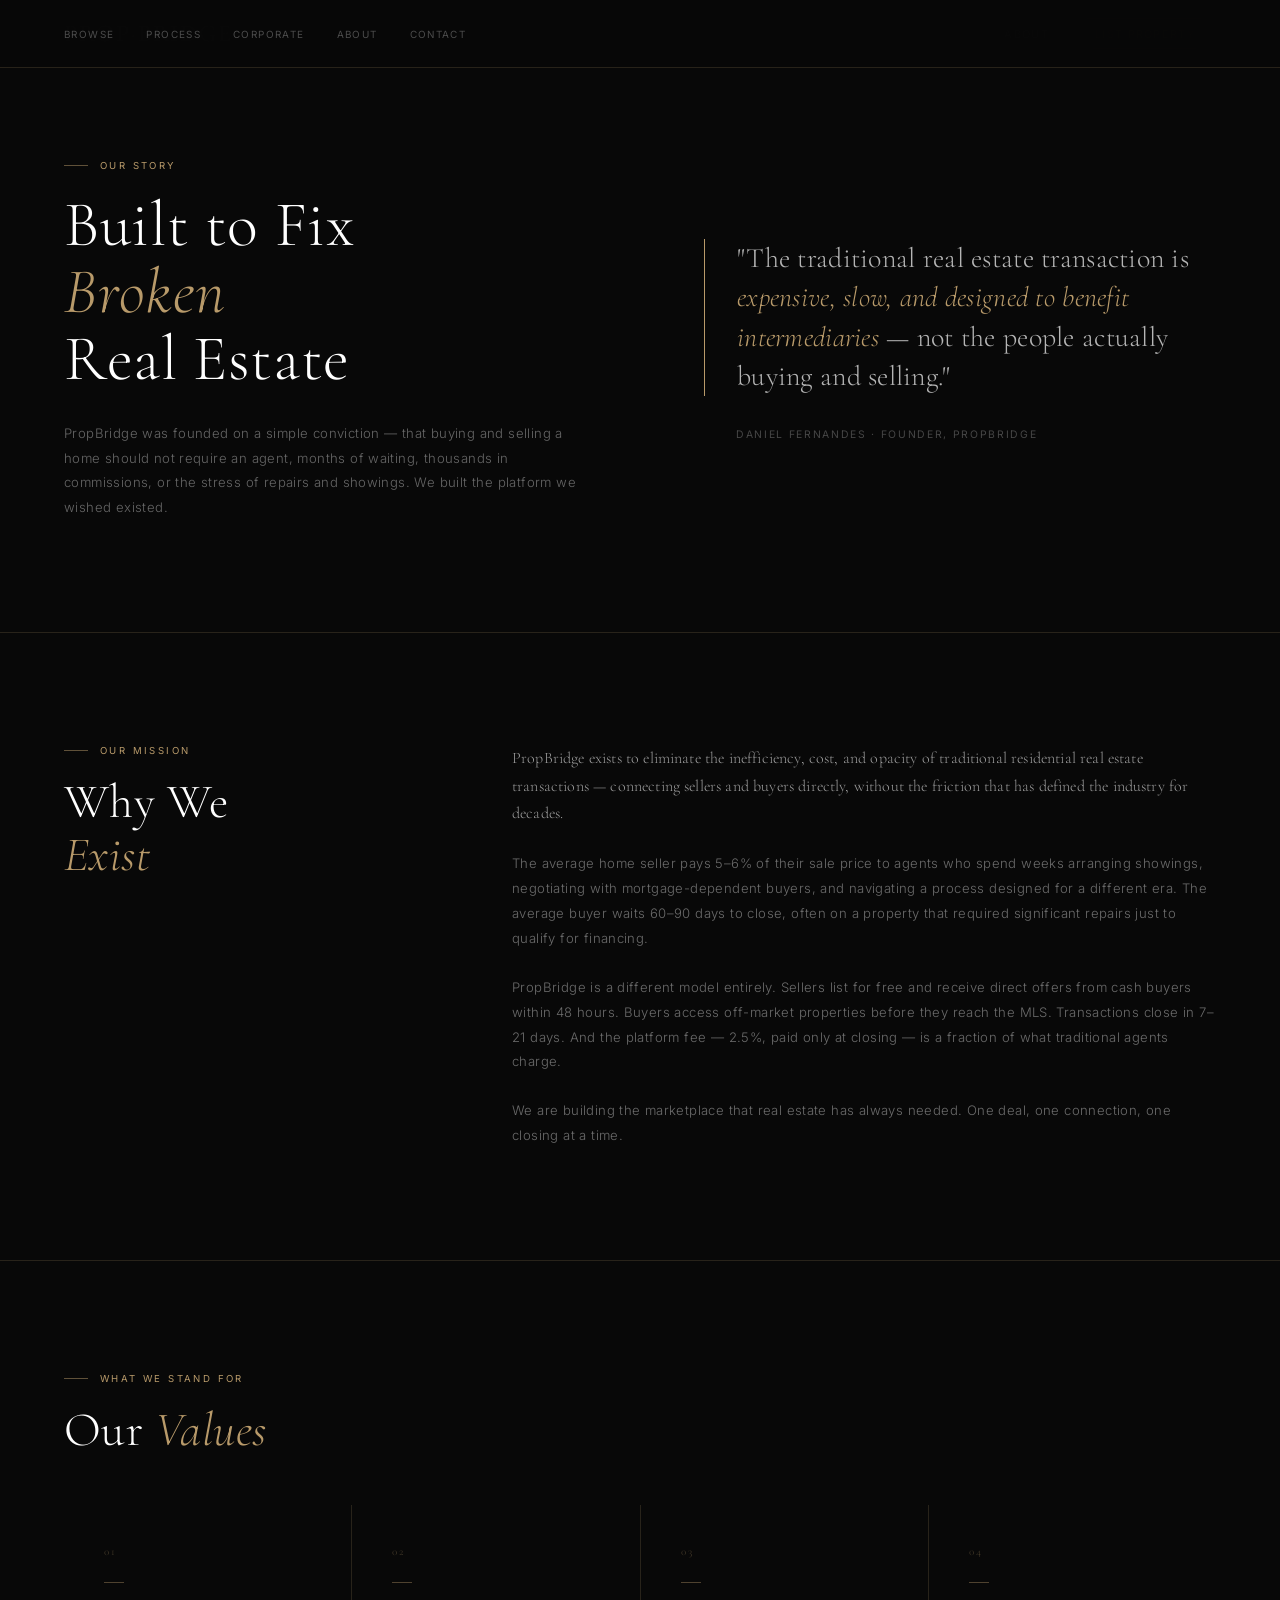
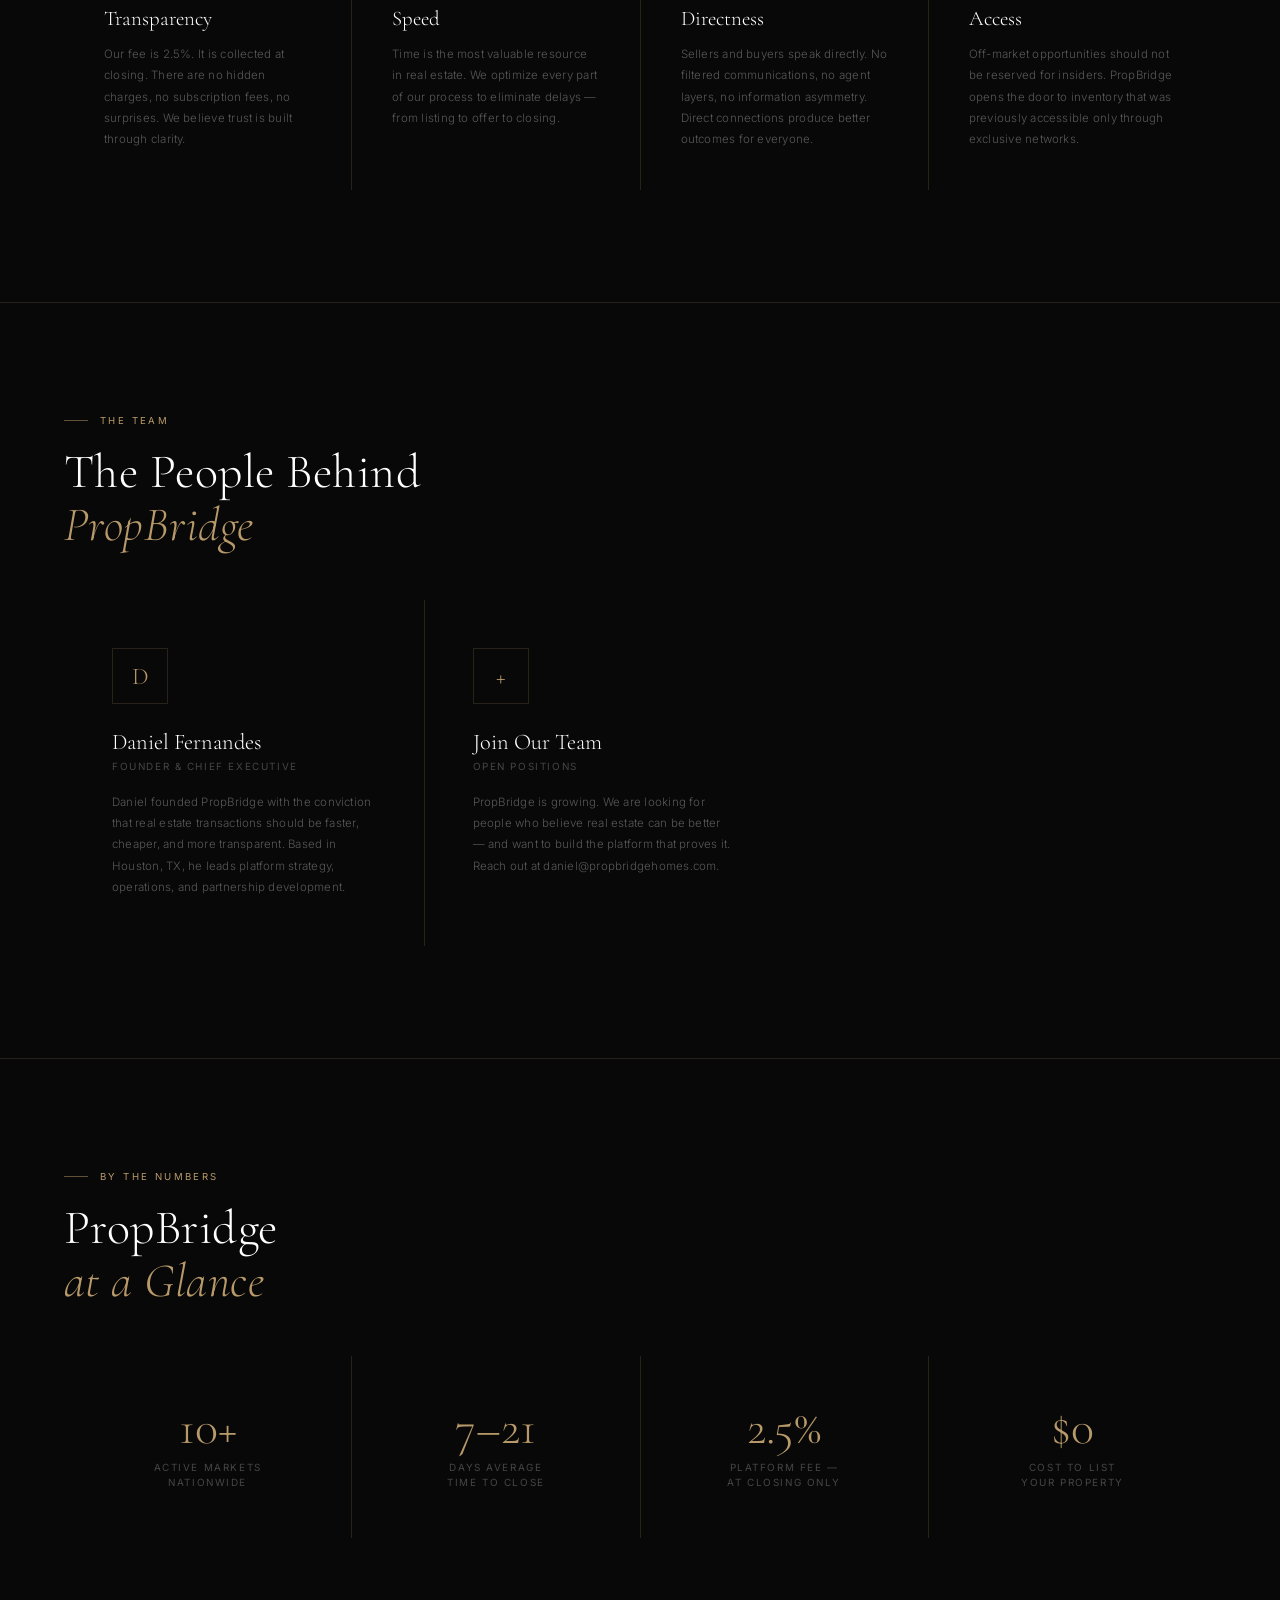
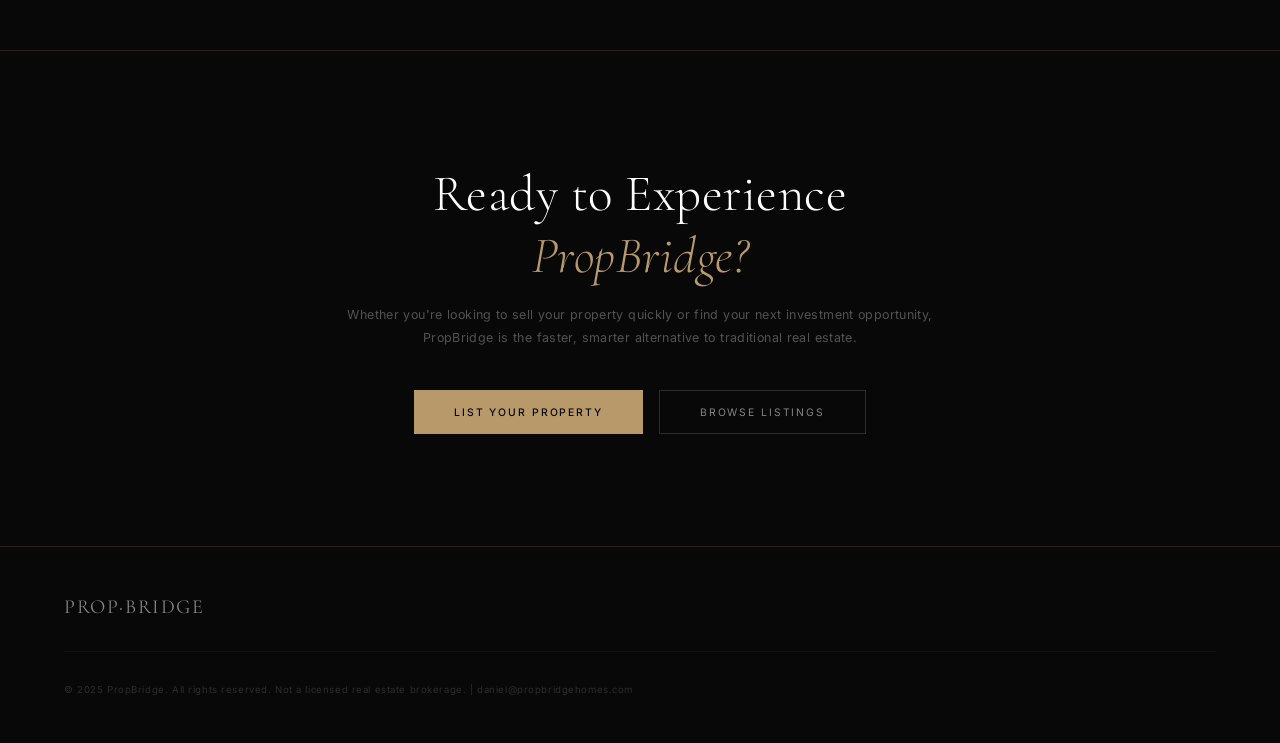
==== about.html @ 71877c7a "Add files via upload" ====
<!DOCTYPE html>
<html lang="en">
<head>
<meta charset="UTF-8">
<meta name="viewport" content="width=device-width, initial-scale=1.0">
<title>About — PropBridge</title>
<meta name="description" content="PropBridge is a nationwide off-market real estate marketplace connecting motivated home sellers with verified cash buyers and contractors.">
<link rel="icon" type="image/svg+xml" href="/favicon.svg">
<link href="https://fonts.googleapis.com/css2?family=Cormorant+Garamond:ital,wght@0,300;0,400;0,500;0,600;1,300;1,400;1,500&family=Inter:wght@300;400;500&display=swap" rel="stylesheet">
<style>
*{margin:0;padding:0;box-sizing:border-box}
:root{
  --ink:#080808;--ink2:#111111;--ink3:#1A1A1A;
  --gold:#B89A6A;--gold2:#D4B483;
  --white:#FFFFFF;--muted:#6B6560;
  --border:rgba(184,154,106,0.18);--border2:rgba(255,255,255,0.07);
  --ff-h:'Cormorant Garamond',Georgia,serif;--ff-b:'Inter',system-ui,sans-serif;
}
html{scroll-behavior:smooth}
body{background:var(--ink);color:var(--white);font-family:var(--ff-b);overflow-x:hidden;-webkit-font-smoothing:antialiased}

nav{position:fixed;top:0;left:0;right:0;z-index:100;height:68px;display:flex;align-items:center;padding:0 5%;background:rgba(8,8,8,0.96);backdrop-filter:blur(20px);border-bottom:1px solid var(--border)}
.nav-inner{max-width:1280px;margin:0 auto;width:100%;display:flex;align-items:center;justify-content:space-between}
.logo{font-family:var(--ff-h);font-size:1.5rem;font-weight:400;color:var(--white);letter-spacing:0.08em;text-decoration:none;text-transform:uppercase}
.logo-dot{color:var(--gold)}
.nav-links{display:flex;align-items:center;gap:0}
.nav-links a{color:rgba(255,255,255,0.45);font-size:0.68rem;font-weight:400;text-decoration:none;padding:0.5rem 1rem;letter-spacing:0.12em;text-transform:uppercase;transition:color 0.3s}
.nav-links a:hover,.nav-links a.active{color:rgba(255,255,255,0.85)}
.nav-divider{width:1px;height:14px;background:rgba(255,255,255,0.1);margin:0 0.25rem}
.nav-cta{background:transparent!important;color:var(--gold)!important;border:1px solid rgba(184,154,106,0.4);padding:0.45rem 1.25rem!important;letter-spacing:0.12em!important;transition:all 0.3s!important}
.nav-cta:hover{background:rgba(184,154,106,0.08)!important;border-color:var(--gold)!important}

/* HERO */
.about-hero{padding:10rem 5% 7rem;border-bottom:1px solid var(--border)}
.about-hero-inner{max-width:1280px;margin:0 auto;display:grid;grid-template-columns:1fr 1fr;gap:8rem;align-items:center}
.page-overline{font-size:0.6rem;letter-spacing:0.25em;text-transform:uppercase;color:var(--gold);margin-bottom:1.25rem;display:flex;align-items:center;gap:12px}
.page-overline::before{content:'';width:24px;height:1px;background:var(--gold);opacity:0.5}
.about-hero h1{font-family:var(--ff-h);font-size:clamp(2.75rem,5vw,4.5rem);font-weight:300;line-height:1.05;letter-spacing:0.01em;margin-bottom:1.75rem}
.about-hero h1 em{color:var(--gold);font-style:italic}
.about-hero-sub{font-size:0.82rem;color:rgba(255,255,255,0.38);line-height:1.9;font-weight:300;letter-spacing:0.03em}
.about-hero-right{}
.about-pull-quote{font-family:var(--ff-h);font-size:1.75rem;font-weight:300;line-height:1.4;color:rgba(255,255,255,0.7);letter-spacing:0.01em;border-left:1px solid var(--gold);padding-left:2rem;margin-bottom:2rem}
.about-pull-quote em{color:var(--gold);font-style:italic}
.about-attribution{font-size:0.65rem;letter-spacing:0.16em;text-transform:uppercase;color:rgba(255,255,255,0.25);padding-left:2rem}

/* MISSION */
.mission-section{padding:7rem 5%;border-bottom:1px solid var(--border)}
.mission-inner{max-width:1280px;margin:0 auto;display:grid;grid-template-columns:1fr 2fr;gap:6rem;align-items:start}
.section-overline{font-size:0.6rem;letter-spacing:0.25em;text-transform:uppercase;color:var(--gold);margin-bottom:1.25rem;display:flex;align-items:center;gap:12px}
.section-overline::before{content:'';width:24px;height:1px;background:var(--gold);opacity:0.5}
.section-title{font-family:var(--ff-h);font-size:clamp(2rem,4vw,3rem);font-weight:300;line-height:1.1;letter-spacing:0.01em}
.section-title em{color:var(--gold);font-style:italic}
.mission-text{display:flex;flex-direction:column;gap:1.5rem}
.mission-p{font-size:0.82rem;color:rgba(255,255,255,0.4);line-height:1.9;font-weight:300;letter-spacing:0.03em}
.mission-p.lead{font-size:1rem;color:rgba(255,255,255,0.6);font-family:var(--ff-h);font-weight:300;line-height:1.7;letter-spacing:0.01em}

/* VALUES */
.values-section{padding:7rem 5%;border-bottom:1px solid var(--border)}
.values-inner{max-width:1280px;margin:0 auto}
.values-grid{display:grid;grid-template-columns:repeat(4,1fr);gap:1px;background:var(--border);margin-top:3rem}
.value-card{background:var(--ink);padding:2.5rem;transition:background 0.3s}
.value-card:hover{background:var(--ink2)}
.value-num{font-family:var(--ff-h);font-size:0.7rem;letter-spacing:0.2em;color:rgba(184,154,106,0.3);margin-bottom:1.5rem}
.value-line{width:20px;height:1px;background:var(--gold);opacity:0.4;margin-bottom:1.5rem;transition:width 0.4s}
.value-card:hover .value-line{width:36px}
.value-card h3{font-family:var(--ff-h);font-size:1.3rem;font-weight:300;color:var(--white);margin-bottom:0.75rem;line-height:1.2}
.value-card p{font-size:0.72rem;color:rgba(255,255,255,0.32);line-height:1.85;font-weight:300;letter-spacing:0.02em}

/* TEAM */
.team-section{padding:7rem 5%;border-bottom:1px solid var(--border)}
.team-inner{max-width:1280px;margin:0 auto}
.team-grid{display:grid;grid-template-columns:repeat(2,1fr);gap:1px;background:var(--border);margin-top:3rem;max-width:720px}
.team-card{background:var(--ink);padding:3rem;transition:background 0.3s}
.team-card:hover{background:var(--ink2)}
.team-avatar{width:56px;height:56px;border:1px solid var(--border);display:flex;align-items:center;justify-content:center;font-family:var(--ff-h);font-size:1.5rem;font-weight:300;color:var(--gold);margin-bottom:1.5rem}
.team-name{font-family:var(--ff-h);font-size:1.4rem;font-weight:300;color:var(--white);margin-bottom:0.3rem}
.team-title{font-size:0.62rem;letter-spacing:0.16em;text-transform:uppercase;color:rgba(255,255,255,0.25);margin-bottom:1.25rem}
.team-bio{font-size:0.72rem;color:rgba(255,255,255,0.32);line-height:1.85;font-weight:300;letter-spacing:0.02em}

/* NUMBERS */
.numbers-section{padding:7rem 5%;border-bottom:1px solid var(--border)}
.numbers-inner{max-width:1280px;margin:0 auto}
.numbers-grid{display:grid;grid-template-columns:repeat(4,1fr);gap:1px;background:var(--border);margin-top:3rem}
.number-item{background:var(--ink);padding:3rem 2rem;text-align:center;transition:background 0.3s}
.number-item:hover{background:var(--ink2)}
.number-n{font-family:var(--ff-h);font-size:3rem;font-weight:300;color:var(--gold);line-height:1;margin-bottom:0.5rem}
.number-l{font-size:0.62rem;letter-spacing:0.16em;text-transform:uppercase;color:rgba(255,255,255,0.25);line-height:1.5}

/* CTA */
.about-cta{padding:7rem 5%;text-align:center}
.about-cta-inner{max-width:640px;margin:0 auto}
.about-cta h2{font-family:var(--ff-h);font-size:clamp(2rem,4vw,3.25rem);font-weight:300;margin-bottom:1rem;letter-spacing:0.01em}
.about-cta h2 em{color:var(--gold);font-style:italic}
.about-cta p{font-size:0.78rem;color:rgba(255,255,255,0.3);line-height:1.9;margin-bottom:2.5rem;letter-spacing:0.03em}
.cta-btns{display:flex;gap:1rem;justify-content:center;flex-wrap:wrap}
.btn-primary{background:var(--gold);color:var(--ink);padding:0.9rem 2.5rem;font-size:0.65rem;font-weight:500;letter-spacing:0.18em;text-transform:uppercase;border:none;cursor:pointer;font-family:var(--ff-b);transition:background 0.3s;text-decoration:none;display:inline-block}
.btn-primary:hover{background:var(--gold2)}
.btn-secondary{background:transparent;color:rgba(255,255,255,0.5);padding:0.9rem 2.5rem;font-size:0.65rem;font-weight:400;letter-spacing:0.18em;text-transform:uppercase;border:1px solid rgba(255,255,255,0.15);cursor:pointer;font-family:var(--ff-b);transition:all 0.3s;text-decoration:none;display:inline-block}
.btn-secondary:hover{color:var(--white);border-color:rgba(255,255,255,0.35)}

footer{border-top:1px solid var(--border);padding:3rem 5%}
.footer-inner{max-width:1280px;margin:0 auto;display:flex;align-items:center;justify-content:space-between;flex-wrap:wrap;gap:2rem}
.footer-logo{font-family:var(--ff-h);font-size:1.25rem;font-weight:400;color:rgba(255,255,255,0.5);letter-spacing:0.08em;text-transform:uppercase}
.footer-logo span{color:var(--gold)}
.footer-nav{display:flex;gap:2rem;flex-wrap:wrap}
.footer-nav a{font-size:0.62rem;letter-spacing:0.14em;text-transform:uppercase;color:rgba(255,255,255,0.28);text-decoration:none;transition:color 0.3s}
.footer-nav a:hover{color:rgba(255,255,255,0.6)}
.footer-legal{width:100%;font-size:0.6rem;letter-spacing:0.06em;color:rgba(255,255,255,0.15);padding-top:2rem;border-top:1px solid rgba(255,255,255,0.04)}

@media(max-width:1024px){
  .about-hero-inner,.mission-inner{grid-template-columns:1fr}
  .values-grid,.numbers-grid{grid-template-columns:repeat(2,1fr)}
}
@media(max-width:768px){
  nav{padding:0 4%}
  .nav-links a:not(.nav-cta){display:none}
  .about-hero{padding:8rem 4% 5rem}
  .mission-section,.values-section,.team-section,.numbers-section,.about-cta{padding:4rem 4%}
  .values-grid,.numbers-grid{grid-template-columns:1fr 1fr}
  .team-grid{grid-template-columns:1fr;max-width:100%}
  .about-hero-inner{gap:4rem}
}
</style>
</head>
<body>

<nav>
  <div class="nav-inner">
    <a href="/" class="logo">Prop<span class="logo-dot">·</span>Bridge</a>
    <div class="nav-links">
      <a href="/listings.html">Browse</a>
      <div class="nav-divider"></div>
      <a href="/how.html">Process</a>
      <div class="nav-divider"></div>
      <a href="/corporate.html">Corporate</a>
      <div class="nav-divider"></div>
      <a href="/about.html" class="active">About</a>
      <div class="nav-divider"></div>
      <a href="#" onclick="openModal();return false" class="nav-cta">List Property</a>
    </div>
  </div>
</nav>

<!-- HERO -->
<section class="about-hero">
  <div class="about-hero-inner">
    <div>
      <div class="page-overline">Our Story</div>
      <h1>Built to Fix<br><em>Broken</em><br>Real Estate</h1>
      <p class="about-hero-sub">PropBridge was founded on a simple conviction — that buying and selling a home should not require an agent, months of waiting, thousands in commissions, or the stress of repairs and showings. We built the platform we wished existed.</p>
    </div>
    <div class="about-hero-right">
      <div class="about-pull-quote">"The traditional real estate transaction is <em>expensive, slow, and designed to benefit intermediaries</em> — not the people actually buying and selling."</div>
      <div class="about-attribution">Daniel Fernandes · Founder, PropBridge</div>
    </div>
  </div>
</section>

<!-- MISSION -->
<section class="mission-section">
  <div class="mission-inner">
    <div>
      <div class="section-overline">Our Mission</div>
      <h2 class="section-title">Why We<br><em>Exist</em></h2>
    </div>
    <div class="mission-text">
      <p class="mission-p lead">PropBridge exists to eliminate the inefficiency, cost, and opacity of traditional residential real estate transactions — connecting sellers and buyers directly, without the friction that has defined the industry for decades.</p>
      <p class="mission-p">The average home seller pays 5–6% of their sale price to agents who spend weeks arranging showings, negotiating with mortgage-dependent buyers, and navigating a process designed for a different era. The average buyer waits 60–90 days to close, often on a property that required significant repairs just to qualify for financing.</p>
      <p class="mission-p">PropBridge is a different model entirely. Sellers list for free and receive direct offers from cash buyers within 48 hours. Buyers access off-market properties before they reach the MLS. Transactions close in 7–21 days. And the platform fee — 2.5%, paid only at closing — is a fraction of what traditional agents charge.</p>
      <p class="mission-p">We are building the marketplace that real estate has always needed. One deal, one connection, one closing at a time.</p>
    </div>
  </div>
</section>

<!-- VALUES -->
<section class="values-section">
  <div class="values-inner">
    <div class="section-overline">What We Stand For</div>
    <h2 class="section-title">Our <em>Values</em></h2>
    <div class="values-grid">
      <div class="value-card">
        <div class="value-num">01</div>
        <div class="value-line"></div>
        <h3>Transparency</h3>
        <p>Our fee is 2.5%. It is collected at closing. There are no hidden charges, no subscription fees, no surprises. We believe trust is built through clarity.</p>
      </div>
      <div class="value-card">
        <div class="value-num">02</div>
        <div class="value-line"></div>
        <h3>Speed</h3>
        <p>Time is the most valuable resource in real estate. We optimize every part of our process to eliminate delays — from listing to offer to closing.</p>
      </div>
      <div class="value-card">
        <div class="value-num">03</div>
        <div class="value-line"></div>
        <h3>Directness</h3>
        <p>Sellers and buyers speak directly. No filtered communications, no agent layers, no information asymmetry. Direct connections produce better outcomes for everyone.</p>
      </div>
      <div class="value-card">
        <div class="value-num">04</div>
        <div class="value-line"></div>
        <h3>Access</h3>
        <p>Off-market opportunities should not be reserved for insiders. PropBridge opens the door to inventory that was previously accessible only through exclusive networks.</p>
      </div>
    </div>
  </div>
</section>

<!-- TEAM -->
<section class="team-section">
  <div class="team-inner">
    <div class="section-overline">The Team</div>
    <h2 class="section-title">The People Behind<br><em>PropBridge</em></h2>
    <div class="team-grid">
      <div class="team-card">
        <div class="team-avatar">D</div>
        <div class="team-name">Daniel Fernandes</div>
        <div class="team-title">Founder & Chief Executive</div>
        <p class="team-bio">Daniel founded PropBridge with the conviction that real estate transactions should be faster, cheaper, and more transparent. Based in Houston, TX, he leads platform strategy, operations, and partnership development.</p>
      </div>
      <div class="team-card">
        <div class="team-avatar">+</div>
        <div class="team-name">Join Our Team</div>
        <div class="team-title">Open Positions</div>
        <p class="team-bio">PropBridge is growing. We are looking for people who believe real estate can be better — and want to build the platform that proves it. Reach out at daniel@propbridgehomes.com.</p>
      </div>
    </div>
  </div>
</section>

<!-- NUMBERS -->
<section class="numbers-section">
  <div class="numbers-inner">
    <div class="section-overline">By the Numbers</div>
    <h2 class="section-title">PropBridge<br><em>at a Glance</em></h2>
    <div class="numbers-grid">
      <div class="number-item">
        <div class="number-n">10+</div>
        <div class="number-l">Active Markets<br>Nationwide</div>
      </div>
      <div class="number-item">
        <div class="number-n">7–21</div>
        <div class="number-l">Days Average<br>Time to Close</div>
      </div>
      <div class="number-item">
        <div class="number-n">2.5%</div>
        <div class="number-l">Platform Fee —<br>At Closing Only</div>
      </div>
      <div class="number-item">
        <div class="number-n">$0</div>
        <div class="number-l">Cost to List<br>Your Property</div>
      </div>
    </div>
  </div>
</section>

<!-- CTA -->
<section class="about-cta">
  <div class="about-cta-inner">
    <h2>Ready to Experience<br><em>PropBridge?</em></h2>
    <p>Whether you're looking to sell your property quickly or find your next investment opportunity, PropBridge is the faster, smarter alternative to traditional real estate.</p>
    <div class="cta-btns">
      <button class="btn-primary" onclick="openModal()">List Your Property</button>
      <a href="/listings.html" class="btn-secondary">Browse Listings</a>
    </div>
  </div>
</section>

<footer>
  <div class="footer-inner">
    <div class="footer-logo">Prop<span>·</span>Bridge</div>
    <nav class="footer-nav">
      <a href="/listings.html">Browse</a>
      <a href="/how.html">Process</a>
      <a href="/corporate.html">Corporate</a>
      <a href="/about.html">About</a>
      <a href="mailto:daniel@propbridgehomes.com">Contact</a>
    </nav>
    <p class="footer-legal">© 2025 PropBridge. All rights reserved. Not a licensed real estate brokerage. | daniel@propbridgehomes.com</p>
  </div>
</footer>

<!-- MODAL -->
<div style="display:none;position:fixed;inset:0;background:rgba(0,0,0,0.85);z-index:500;align-items:center;justify-content:center;padding:1rem;backdrop-filter:blur(4px)" id="smodal">
  <div style="background:#111;border:1px solid rgba(184,154,106,0.18);padding:3rem;max-width:540px;width:100%;max-height:90vh;overflow-y:auto;position:relative">
    <button onclick="closeModal()" style="position:absolute;top:1.5rem;right:1.5rem;background:none;border:1px solid rgba(255,255,255,0.1);color:rgba(255,255,255,0.4);cursor:pointer;font-size:1rem;width:32px;height:32px;display:flex;align-items:center;justify-content:center">×</button>
    <div id="sform">
      <h2 style="font-family:'Cormorant Garamond',serif;font-size:1.85rem;font-weight:300;color:#fff;margin-bottom:0.35rem">List Your Property</h2>
      <p style="font-size:0.72rem;color:rgba(255,255,255,0.3);margin-bottom:1.5rem;letter-spacing:0.06em">Complimentary listing · Cash buyers notified within 24 hours</p>
      <div style="background:rgba(184,154,106,0.06);border-left:2px solid #B89A6A;padding:0.85rem 1.1rem;margin-bottom:1.5rem;font-size:0.75rem;color:rgba(255,255,255,0.45);line-height:1.7">No upfront fee. <strong style="color:#B89A6A">2.5% platform fee</strong> collected at closing only.</div>
      <div style="margin-bottom:1rem"><label style="display:block;font-size:0.6rem;text-transform:uppercase;letter-spacing:0.14em;color:rgba(255,255,255,0.3);margin-bottom:0.45rem">Full Name</label><input type="text" id="sn" placeholder="Your name" style="width:100%;padding:0.75rem 1rem;background:transparent;border:1px solid rgba(255,255,255,0.1);color:#fff;font-family:Inter,sans-serif;font-size:0.82rem;outline:none"></div>
      <div style="margin-bottom:1rem"><label style="display:block;font-size:0.6rem;text-transform:uppercase;letter-spacing:0.14em;color:rgba(255,255,255,0.3);margin-bottom:0.45rem">Email Address</label><input type="email" id="se" placeholder="your@email.com" style="width:100%;padding:0.75rem 1rem;background:transparent;border:1px solid rgba(255,255,255,0.1);color:#fff;font-family:Inter,sans-serif;font-size:0.82rem;outline:none"></div>
      <div style="margin-bottom:1rem"><label style="display:block;font-size:0.6rem;text-transform:uppercase;letter-spacing:0.14em;color:rgba(255,255,255,0.3);margin-bottom:0.45rem">Property Address</label><input type="text" id="sa" placeholder="123 Main St, Houston, TX 77001" style="width:100%;padding:0.75rem 1rem;background:transparent;border:1px solid rgba(255,255,255,0.1);color:#fff;font-family:Inter,sans-serif;font-size:0.82rem;outline:none"></div>
      <div style="margin-bottom:1rem"><label style="display:block;font-size:0.6rem;text-transform:uppercase;letter-spacing:0.14em;color:rgba(255,255,255,0.3);margin-bottom:0.45rem">Asking Price</label><input type="text" id="sq" placeholder="$250,000" style="width:100%;padding:0.75rem 1rem;background:transparent;border:1px solid rgba(255,255,255,0.1);color:#fff;font-family:Inter,sans-serif;font-size:0.82rem;outline:none"></div>
      <button onclick="submitListing()" id="sbtn" style="width:100%;background:#B89A6A;color:#080808;padding:0.9rem;font-size:0.65rem;font-weight:500;letter-spacing:0.2em;text-transform:uppercase;font-family:Inter,sans-serif;border:none;cursor:pointer;margin-top:0.5rem">Submit Listing</button>
    </div>
    <div id="ssucc" style="display:none;text-align:center;padding:3rem 1rem">
      <h3 style="font-family:'Cormorant Garamond',serif;font-size:1.75rem;font-weight:300;margin-bottom:0.75rem;color:#fff">Listing Received</h3>
      <p style="font-size:0.78rem;color:rgba(255,255,255,0.35);line-height:1.8">Your property is now live. Cash buyers have been notified and will be in touch within 24–48 hours.</p>
    </div>
  </div>
</div>

<script>
const BE='https://propbridge-backend-production.up.railway.app';
function openModal(){const m=document.getElementById('smodal');m.style.display='flex'}
function closeModal(){const m=document.getElementById('smodal');m.style.display='none'}
document.getElementById('smodal').addEventListener('click',e=>{if(e.target===document.getElementById('smodal'))closeModal()});
async function submitListing(){
  const n=document.getElementById('sn').value.trim(),e=document.getElementById('se').value.trim(),a=document.getElementById('sa').value.trim(),p=document.getElementById('sq').value.replace(/[^0-9]/g,'');
  if(!n||!e||!a||!p){alert('Please complete all required fields.');return}
  const btn=document.getElementById('sbtn');btn.textContent='Submitting...';btn.disabled=true;
  const pts=a.split(',');
  try{await fetch(BE+'/api/listings',{method:'POST',headers:{'Content-Type':'application/json'},body:JSON.stringify({seller_name:n,seller_email:e,address:pts[0]?.trim()||a,city:pts[1]?.trim()||'',state:pts[2]?.trim().split(' ')[0]||'',price:p})})}catch{}
  document.getElementById('sform').style.display='none';document.getElementById('ssucc').style.display='block';
}
</script>
</body>
</html>
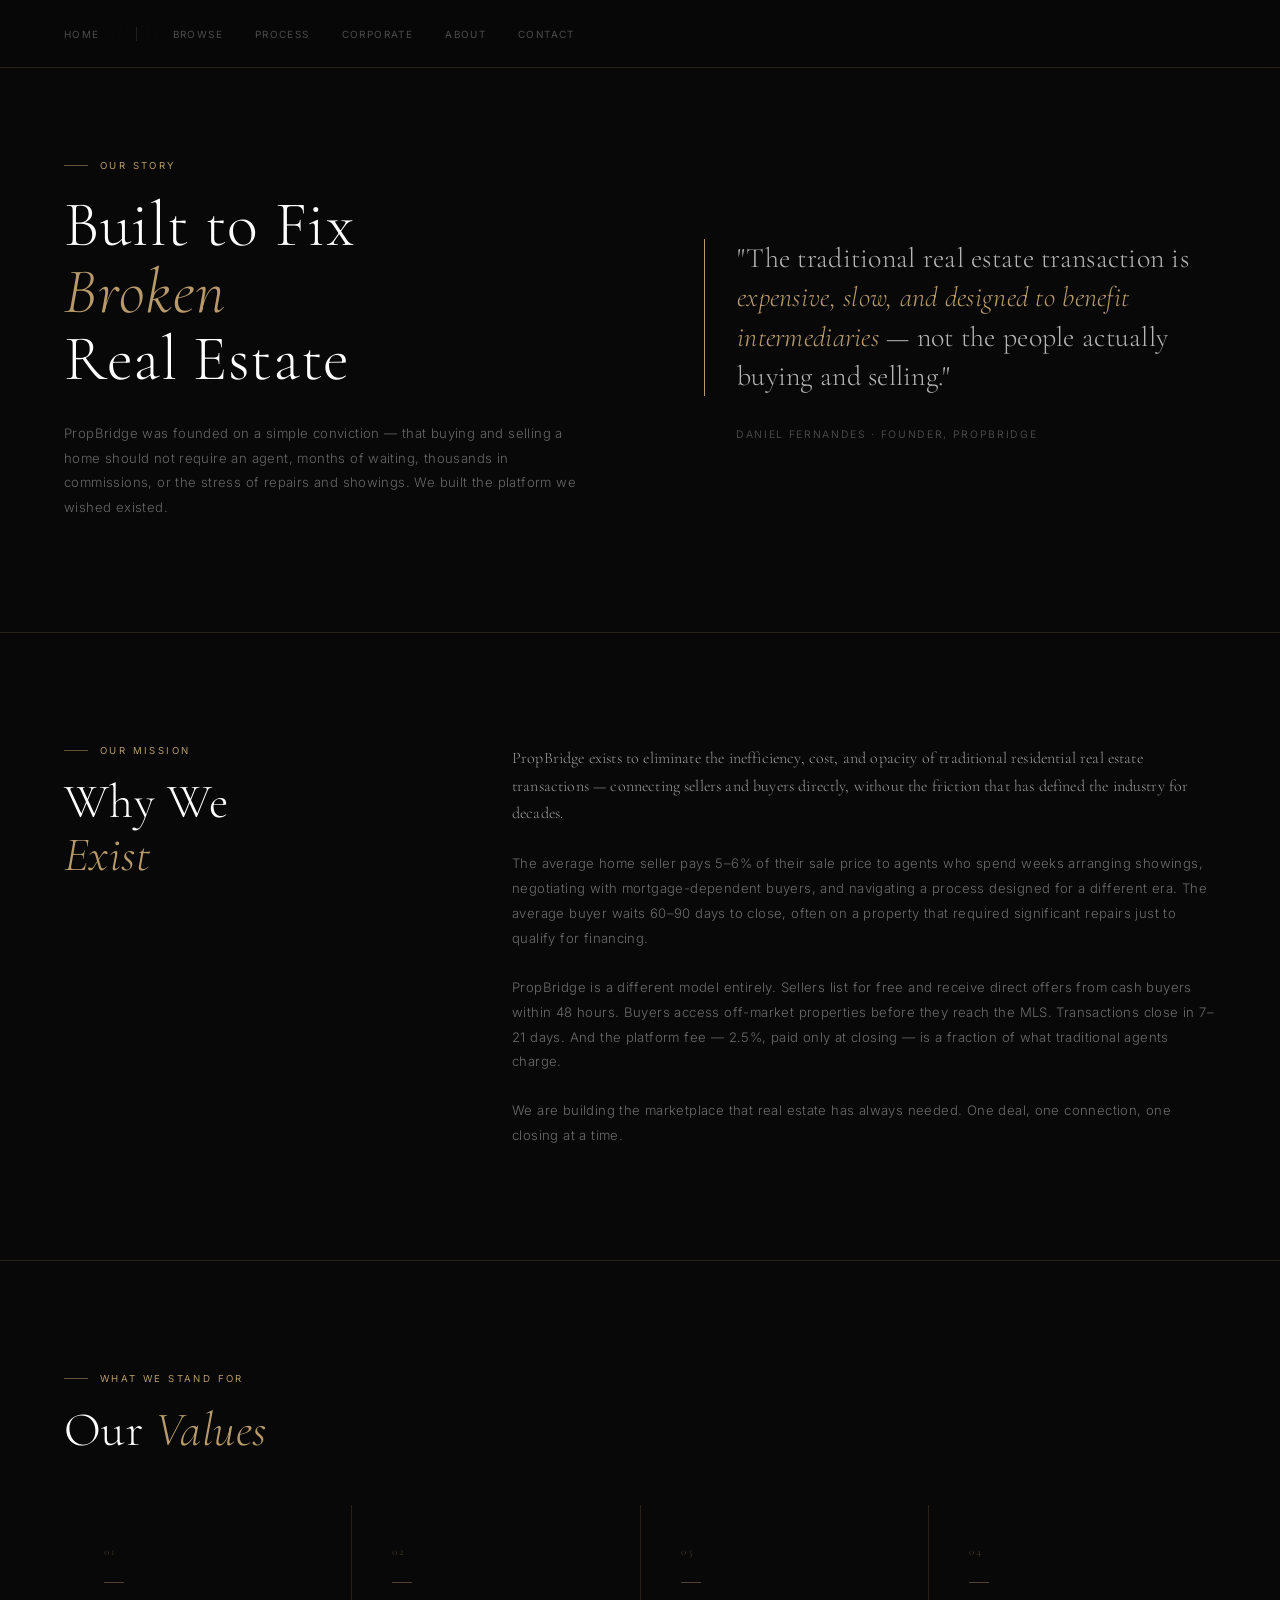
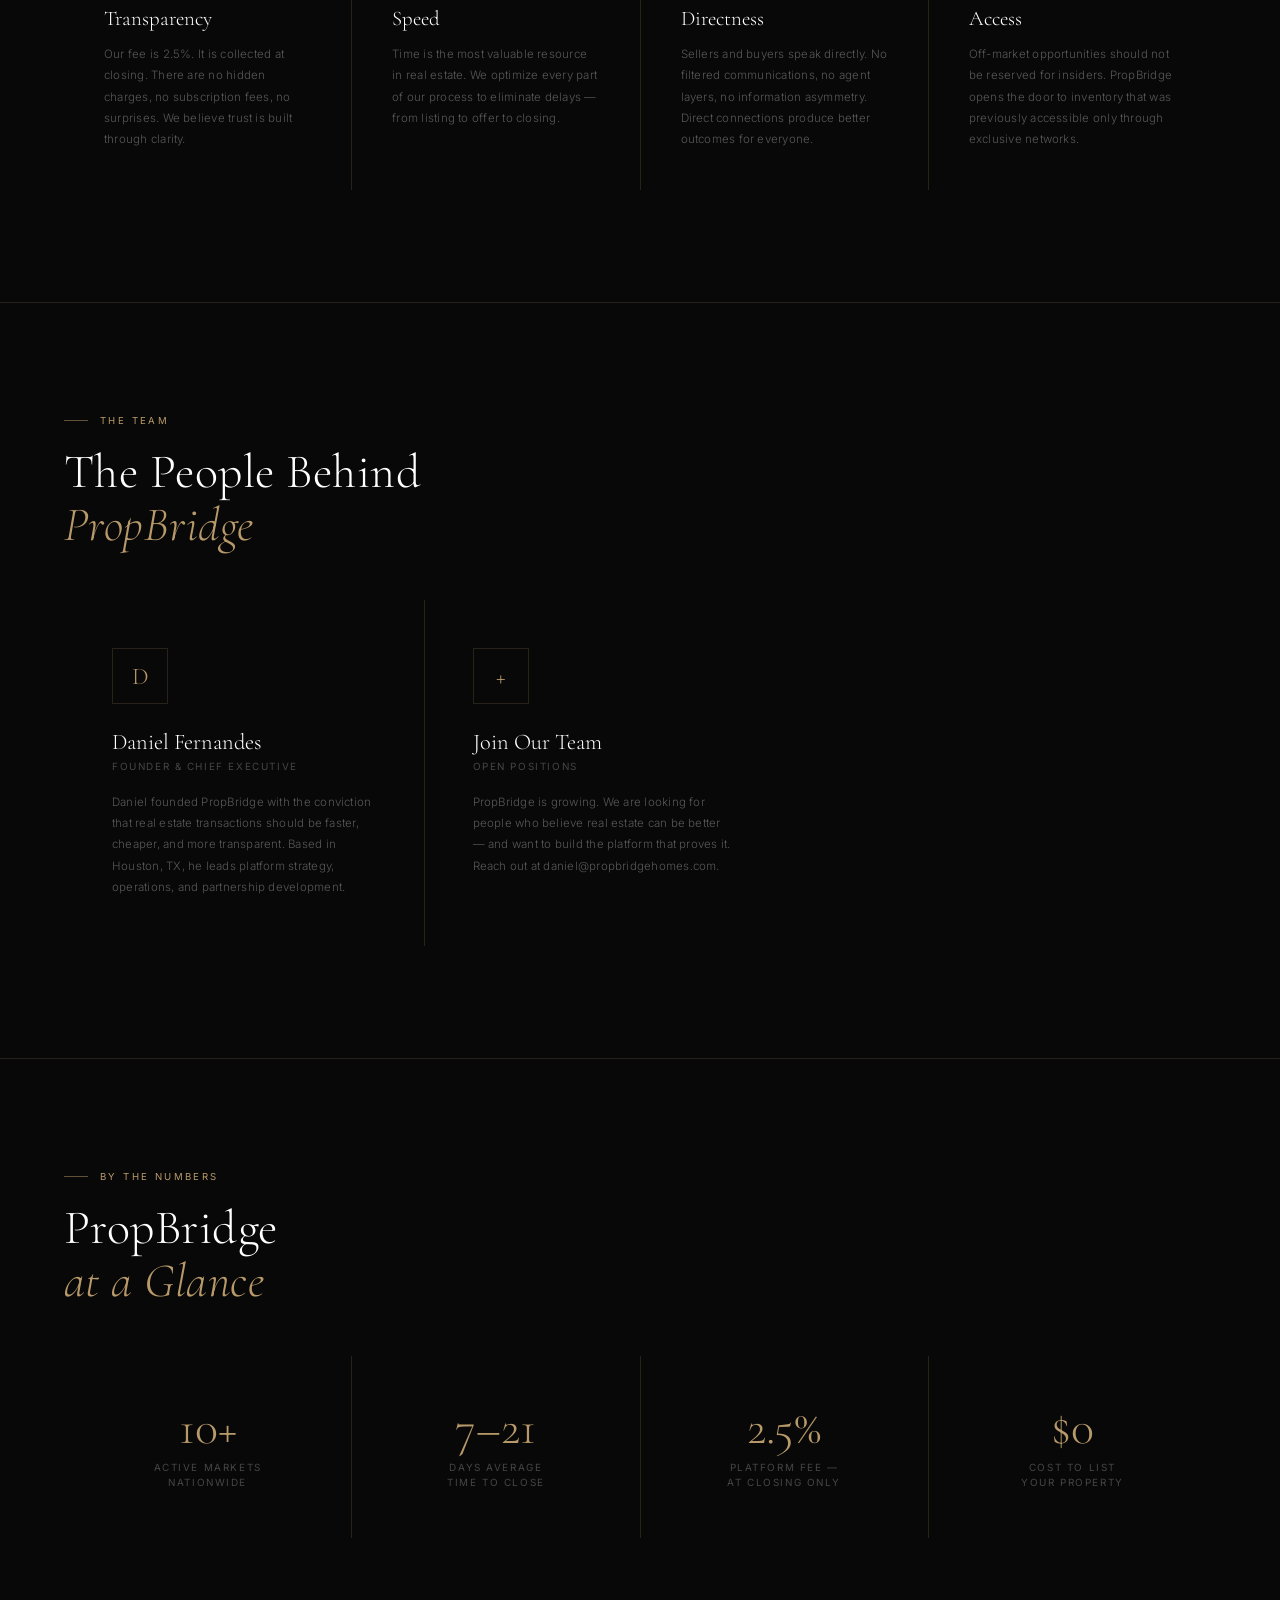
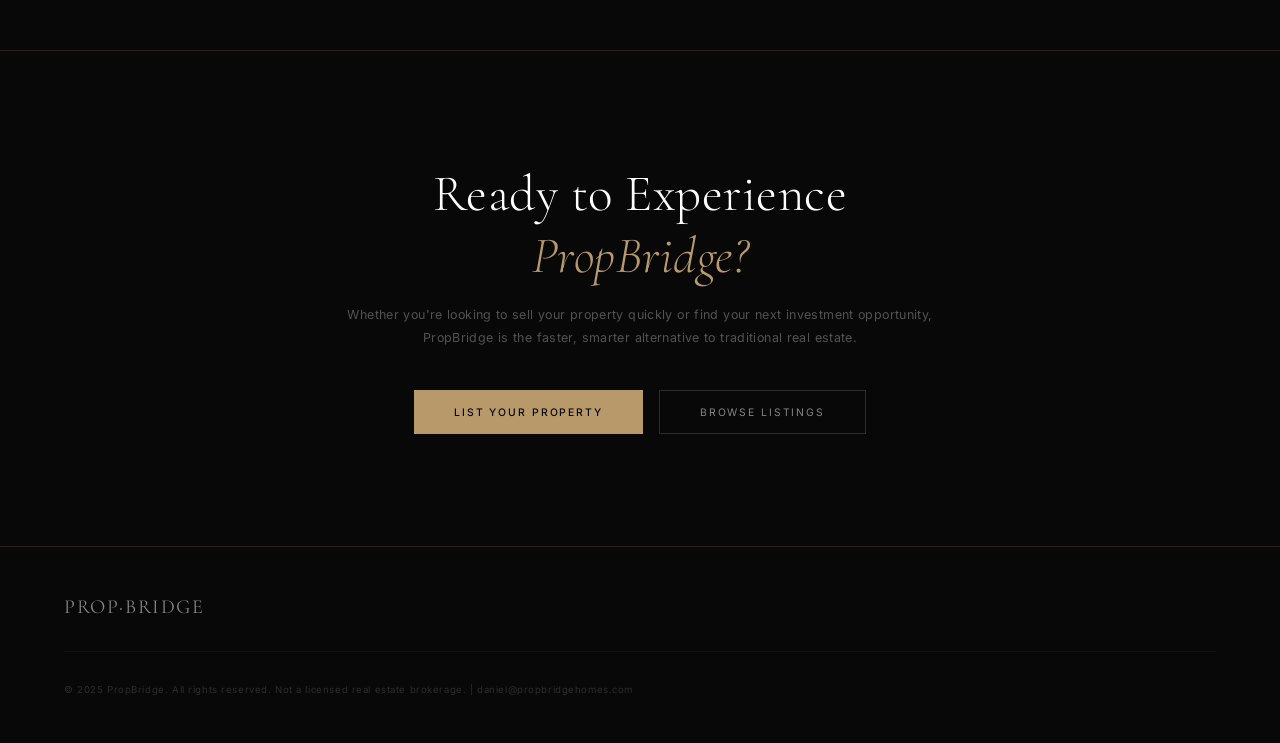
==== commit faf790b8: "Add files via upload" ====
--- a/about.html
+++ b/about.html
@@ -127,14 +127,18 @@
 <nav>
   <div class="nav-inner">
     <a href="/" class="logo">Prop<span class="logo-dot">·</span>Bridge</a>
-    <div class="nav-links">
-      <a href="/listings.html">Browse</a>
-      <div class="nav-divider"></div>
-      <a href="/how.html">Process</a>
+        <div class="nav-links">
+      <a href="/">Home</a>
+      <div class="nav-divider"></div>
+      <a href="/listings.html">Listings</a>
+      <div class="nav-divider"></div>
+      <a href="/how.html">How It Works</a>
       <div class="nav-divider"></div>
       <a href="/corporate.html">Corporate</a>
       <div class="nav-divider"></div>
       <a href="/about.html" class="active">About</a>
+      <div class="nav-divider"></div>
+      <a href="/contact.html">Contact</a>
       <div class="nav-divider"></div>
       <a href="#" onclick="openModal();return false" class="nav-cta">List Property</a>
     </div>
@@ -270,11 +274,13 @@
   <div class="footer-inner">
     <div class="footer-logo">Prop<span>·</span>Bridge</div>
     <nav class="footer-nav">
+      <a href="/">Home</a>
+      <div class="nav-divider"></div>
       <a href="/listings.html">Browse</a>
       <a href="/how.html">Process</a>
       <a href="/corporate.html">Corporate</a>
       <a href="/about.html">About</a>
-      <a href="mailto:daniel@propbridgehomes.com">Contact</a>
+      <a href="/contact.html">Contact</a>
     </nav>
     <p class="footer-legal">© 2025 PropBridge. All rights reserved. Not a licensed real estate brokerage. | daniel@propbridgehomes.com</p>
   </div>
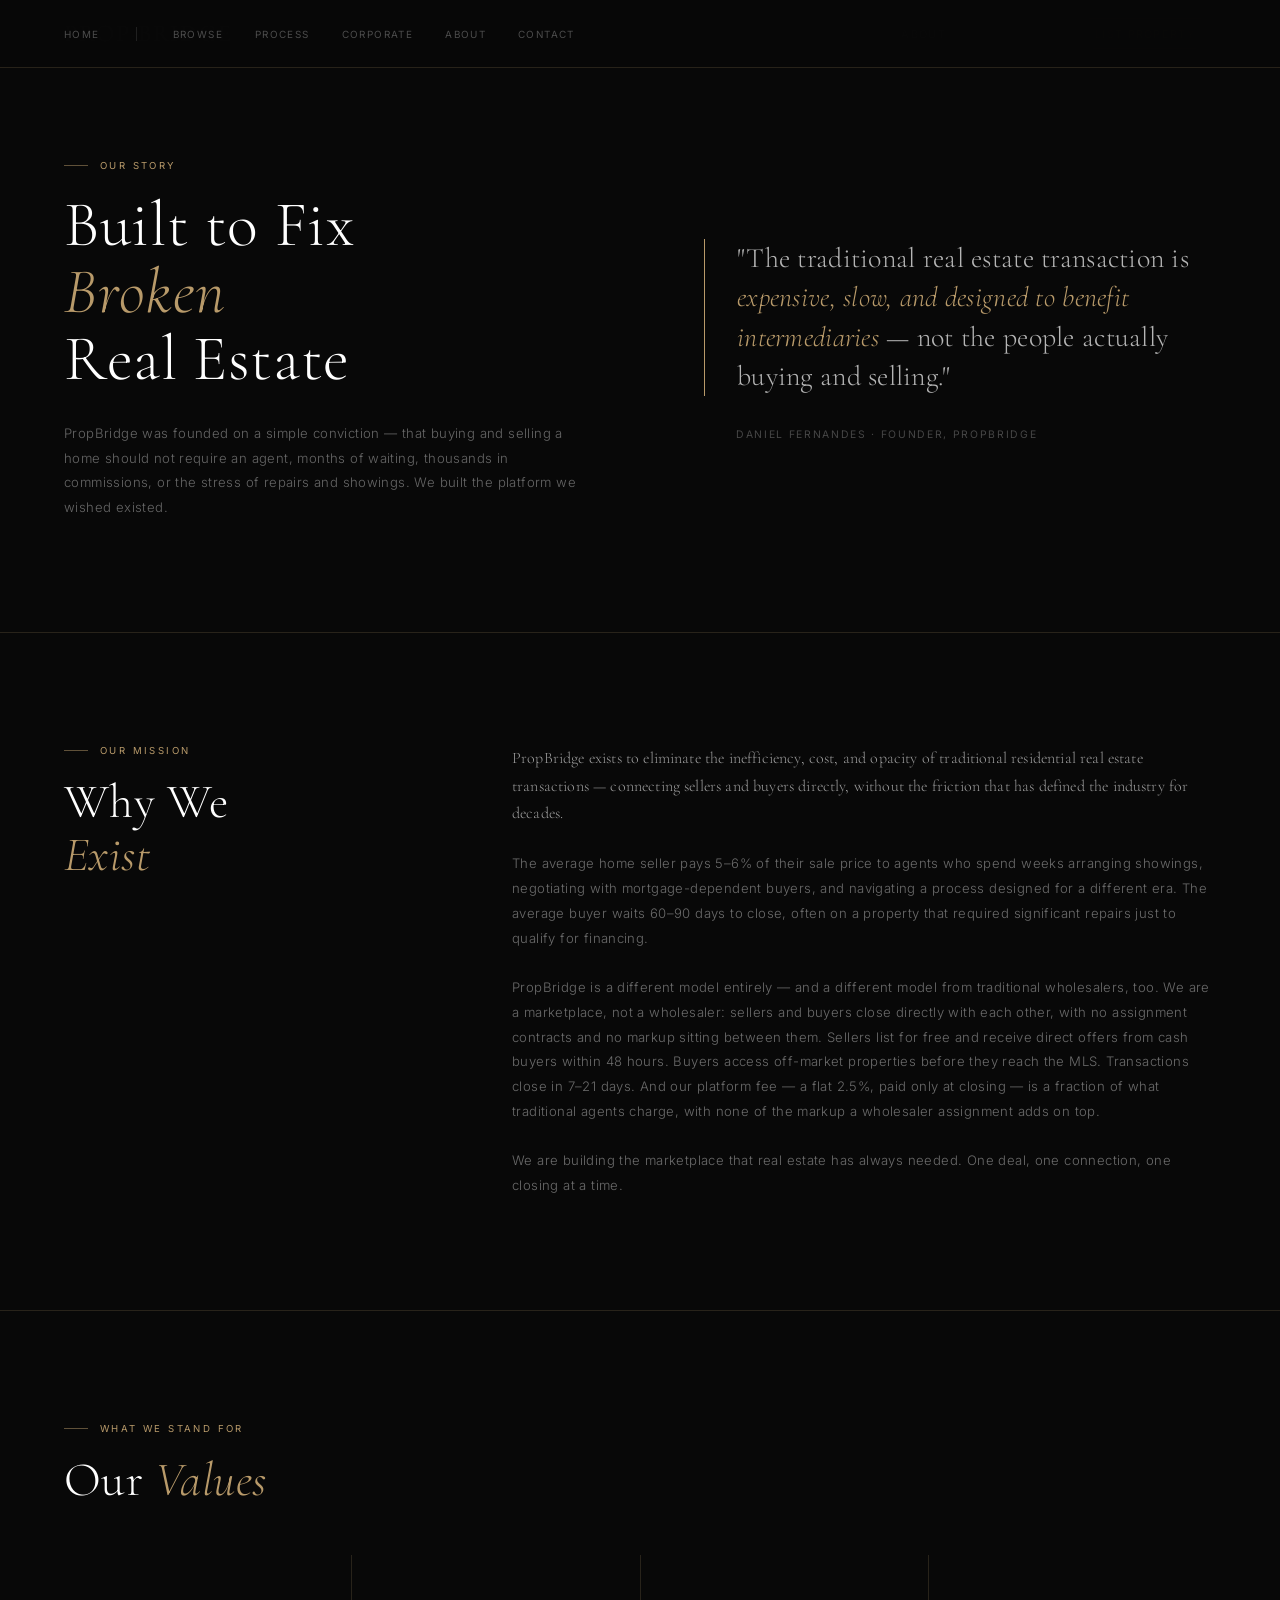
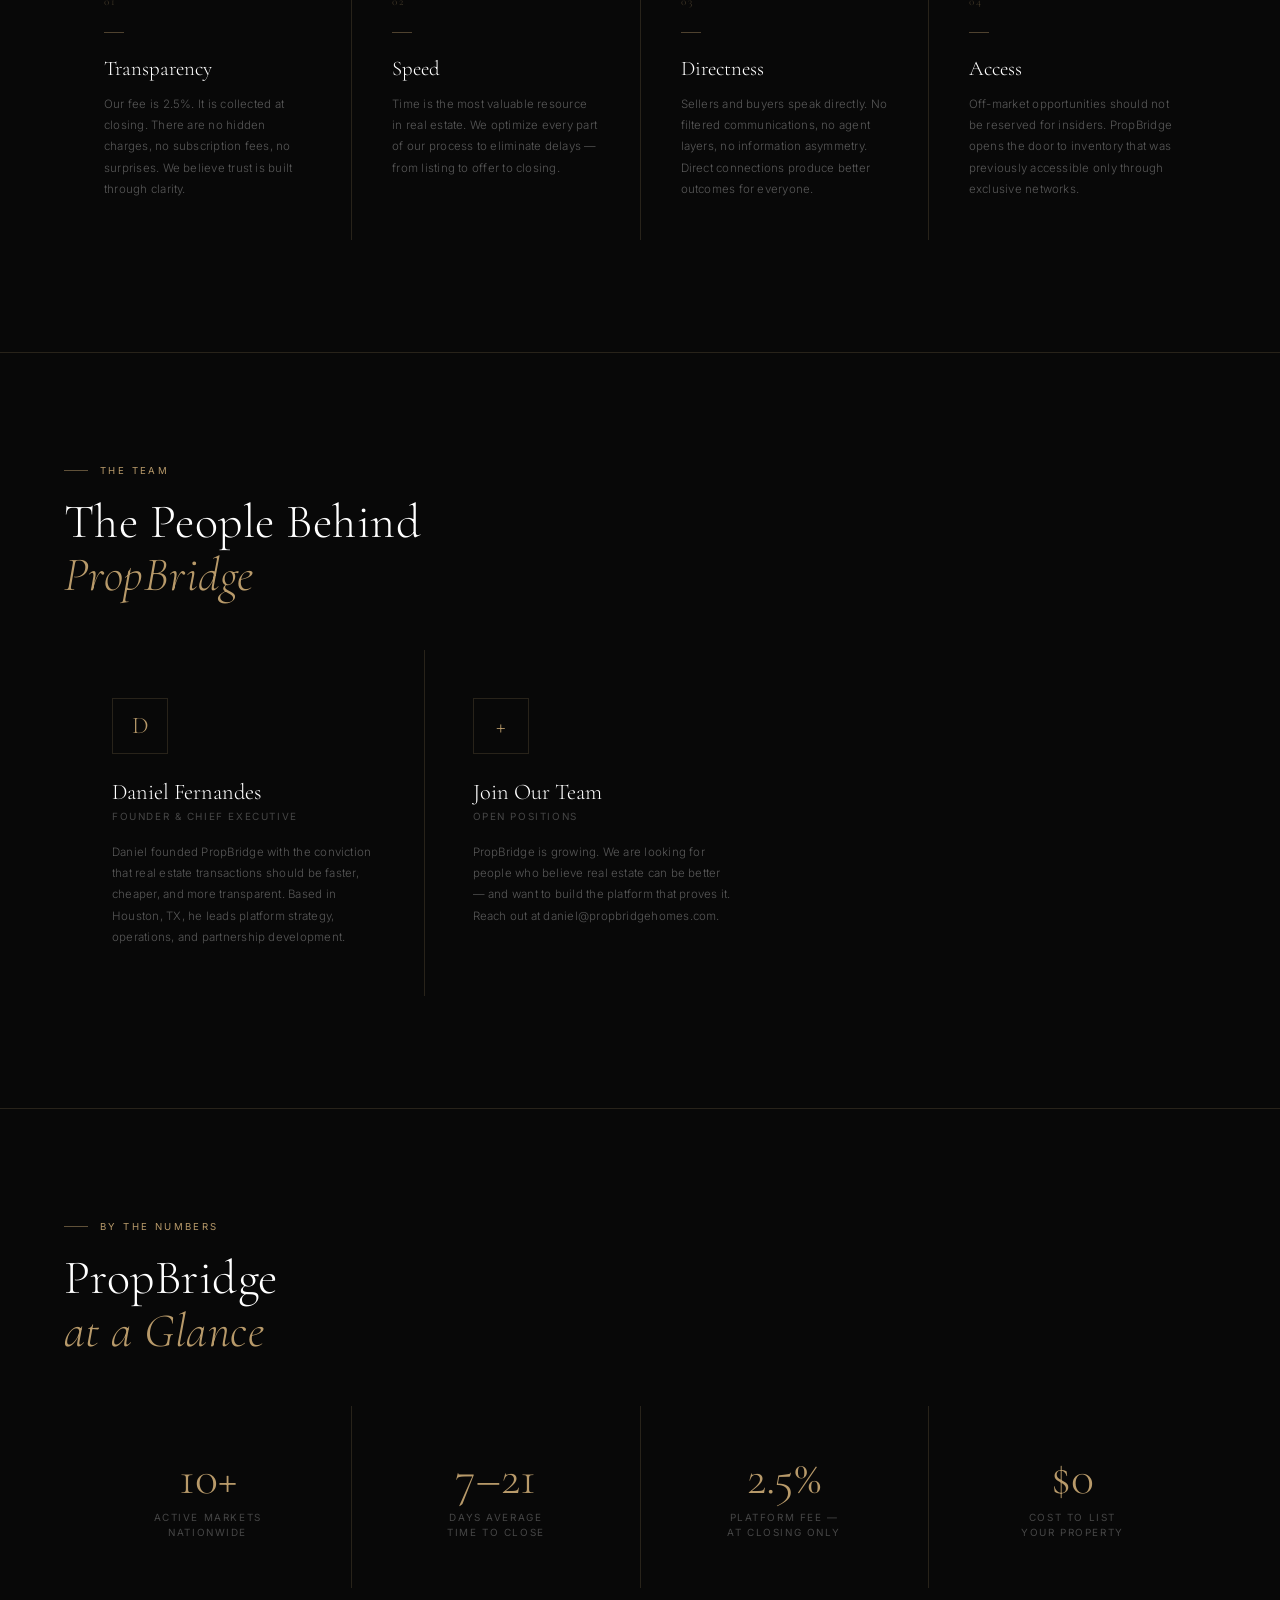
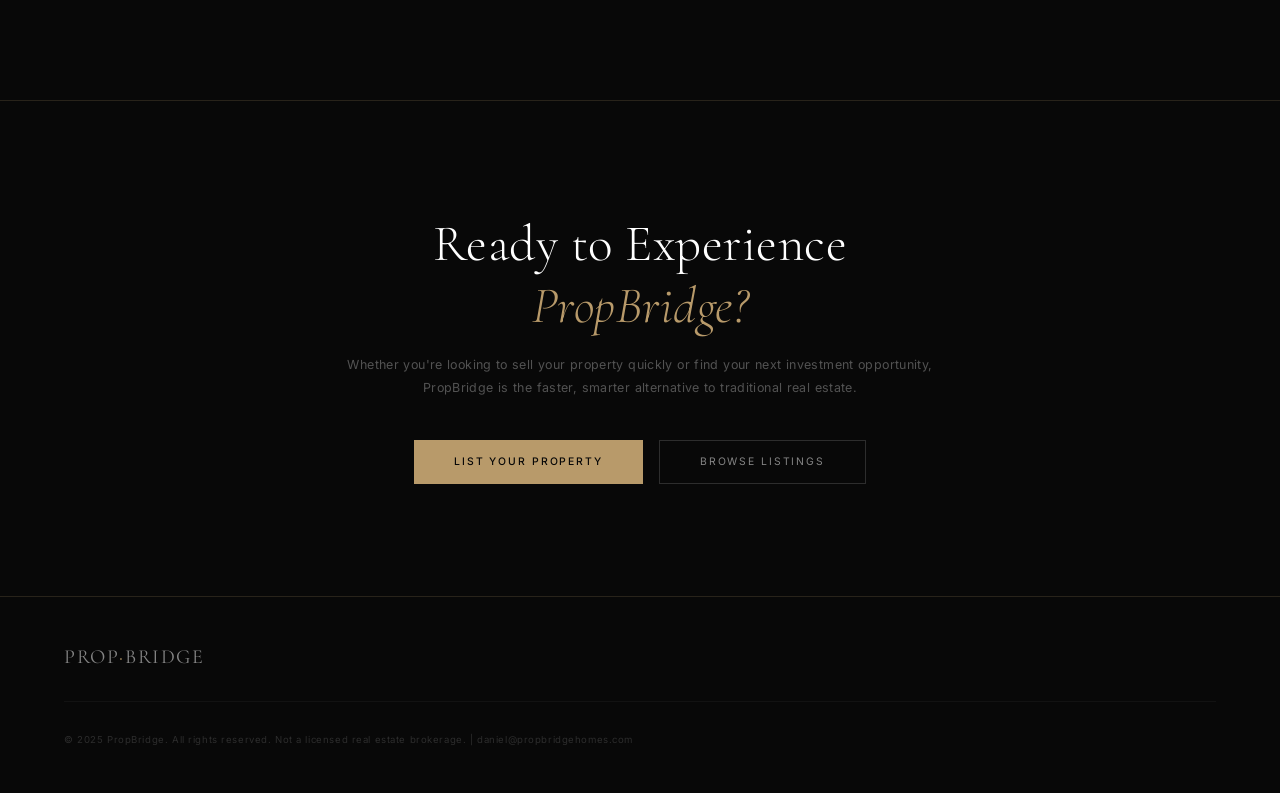
==== commit df4f7896: "Add files via upload" ====
--- a/about.html
+++ b/about.html
@@ -121,6 +121,7 @@
   .about-hero-inner{gap:4rem}
 }
 </style>
+<link rel="stylesheet" href="/modal.css">
 </head>
 <body>
 
@@ -170,7 +171,7 @@
     <div class="mission-text">
       <p class="mission-p lead">PropBridge exists to eliminate the inefficiency, cost, and opacity of traditional residential real estate transactions — connecting sellers and buyers directly, without the friction that has defined the industry for decades.</p>
       <p class="mission-p">The average home seller pays 5–6% of their sale price to agents who spend weeks arranging showings, negotiating with mortgage-dependent buyers, and navigating a process designed for a different era. The average buyer waits 60–90 days to close, often on a property that required significant repairs just to qualify for financing.</p>
-      <p class="mission-p">PropBridge is a different model entirely. Sellers list for free and receive direct offers from cash buyers within 48 hours. Buyers access off-market properties before they reach the MLS. Transactions close in 7–21 days. And the platform fee — 2.5%, paid only at closing — is a fraction of what traditional agents charge.</p>
+      <p class="mission-p">PropBridge is a different model entirely — and a different model from traditional wholesalers, too. We are a marketplace, not a wholesaler: sellers and buyers close directly with each other, with no assignment contracts and no markup sitting between them. Sellers list for free and receive direct offers from cash buyers within 48 hours. Buyers access off-market properties before they reach the MLS. Transactions close in 7–21 days. And our platform fee — a flat 2.5%, paid only at closing — is a fraction of what traditional agents charge, with none of the markup a wholesaler assignment adds on top.</p>
       <p class="mission-p">We are building the marketplace that real estate has always needed. One deal, one connection, one closing at a time.</p>
     </div>
   </div>
@@ -286,40 +287,6 @@
   </div>
 </footer>
 
-<!-- MODAL -->
-<div style="display:none;position:fixed;inset:0;background:rgba(0,0,0,0.85);z-index:500;align-items:center;justify-content:center;padding:1rem;backdrop-filter:blur(4px)" id="smodal">
-  <div style="background:#111;border:1px solid rgba(184,154,106,0.18);padding:3rem;max-width:540px;width:100%;max-height:90vh;overflow-y:auto;position:relative">
-    <button onclick="closeModal()" style="position:absolute;top:1.5rem;right:1.5rem;background:none;border:1px solid rgba(255,255,255,0.1);color:rgba(255,255,255,0.4);cursor:pointer;font-size:1rem;width:32px;height:32px;display:flex;align-items:center;justify-content:center">×</button>
-    <div id="sform">
-      <h2 style="font-family:'Cormorant Garamond',serif;font-size:1.85rem;font-weight:300;color:#fff;margin-bottom:0.35rem">List Your Property</h2>
-      <p style="font-size:0.72rem;color:rgba(255,255,255,0.3);margin-bottom:1.5rem;letter-spacing:0.06em">Complimentary listing · Cash buyers notified within 24 hours</p>
-      <div style="background:rgba(184,154,106,0.06);border-left:2px solid #B89A6A;padding:0.85rem 1.1rem;margin-bottom:1.5rem;font-size:0.75rem;color:rgba(255,255,255,0.45);line-height:1.7">No upfront fee. <strong style="color:#B89A6A">2.5% platform fee</strong> collected at closing only.</div>
-      <div style="margin-bottom:1rem"><label style="display:block;font-size:0.6rem;text-transform:uppercase;letter-spacing:0.14em;color:rgba(255,255,255,0.3);margin-bottom:0.45rem">Full Name</label><input type="text" id="sn" placeholder="Your name" style="width:100%;padding:0.75rem 1rem;background:transparent;border:1px solid rgba(255,255,255,0.1);color:#fff;font-family:Inter,sans-serif;font-size:0.82rem;outline:none"></div>
-      <div style="margin-bottom:1rem"><label style="display:block;font-size:0.6rem;text-transform:uppercase;letter-spacing:0.14em;color:rgba(255,255,255,0.3);margin-bottom:0.45rem">Email Address</label><input type="email" id="se" placeholder="your@email.com" style="width:100%;padding:0.75rem 1rem;background:transparent;border:1px solid rgba(255,255,255,0.1);color:#fff;font-family:Inter,sans-serif;font-size:0.82rem;outline:none"></div>
-      <div style="margin-bottom:1rem"><label style="display:block;font-size:0.6rem;text-transform:uppercase;letter-spacing:0.14em;color:rgba(255,255,255,0.3);margin-bottom:0.45rem">Property Address</label><input type="text" id="sa" placeholder="123 Main St, Houston, TX 77001" style="width:100%;padding:0.75rem 1rem;background:transparent;border:1px solid rgba(255,255,255,0.1);color:#fff;font-family:Inter,sans-serif;font-size:0.82rem;outline:none"></div>
-      <div style="margin-bottom:1rem"><label style="display:block;font-size:0.6rem;text-transform:uppercase;letter-spacing:0.14em;color:rgba(255,255,255,0.3);margin-bottom:0.45rem">Asking Price</label><input type="text" id="sq" placeholder="$250,000" style="width:100%;padding:0.75rem 1rem;background:transparent;border:1px solid rgba(255,255,255,0.1);color:#fff;font-family:Inter,sans-serif;font-size:0.82rem;outline:none"></div>
-      <button onclick="submitListing()" id="sbtn" style="width:100%;background:#B89A6A;color:#080808;padding:0.9rem;font-size:0.65rem;font-weight:500;letter-spacing:0.2em;text-transform:uppercase;font-family:Inter,sans-serif;border:none;cursor:pointer;margin-top:0.5rem">Submit Listing</button>
-    </div>
-    <div id="ssucc" style="display:none;text-align:center;padding:3rem 1rem">
-      <h3 style="font-family:'Cormorant Garamond',serif;font-size:1.75rem;font-weight:300;margin-bottom:0.75rem;color:#fff">Listing Received</h3>
-      <p style="font-size:0.78rem;color:rgba(255,255,255,0.35);line-height:1.8">Your property is now live. Cash buyers have been notified and will be in touch within 24–48 hours.</p>
-    </div>
-  </div>
-</div>
-
-<script>
-const BE='https://propbridge-backend-production.up.railway.app';
-function openModal(){const m=document.getElementById('smodal');m.style.display='flex'}
-function closeModal(){const m=document.getElementById('smodal');m.style.display='none'}
-document.getElementById('smodal').addEventListener('click',e=>{if(e.target===document.getElementById('smodal'))closeModal()});
-async function submitListing(){
-  const n=document.getElementById('sn').value.trim(),e=document.getElementById('se').value.trim(),a=document.getElementById('sa').value.trim(),p=document.getElementById('sq').value.replace(/[^0-9]/g,'');
-  if(!n||!e||!a||!p){alert('Please complete all required fields.');return}
-  const btn=document.getElementById('sbtn');btn.textContent='Submitting...';btn.disabled=true;
-  const pts=a.split(',');
-  try{await fetch(BE+'/api/listings',{method:'POST',headers:{'Content-Type':'application/json'},body:JSON.stringify({seller_name:n,seller_email:e,address:pts[0]?.trim()||a,city:pts[1]?.trim()||'',state:pts[2]?.trim().split(' ')[0]||'',price:p})})}catch{}
-  document.getElementById('sform').style.display='none';document.getElementById('ssucc').style.display='block';
-}
-</script>
+<script src="/modal.js"></script>
 </body>
 </html>
--- a/modal.css
+++ b/modal.css
@@ -0,0 +1,24 @@
+/* ── PROPBRIDGE SHARED MODAL ────────────────────────────────────── */
+.overlay{display:none;position:fixed;inset:0;background:rgba(0,0,0,0.85);z-index:500;align-items:center;justify-content:center;padding:1rem;backdrop-filter:blur(4px)}
+.overlay.open{display:flex}
+.modal{background:var(--ink2);border:1px solid var(--border);padding:3rem;max-width:540px;width:100%;max-height:90vh;overflow-y:auto;position:relative}
+.modal-header{margin-bottom:2rem;padding-bottom:1.5rem;border-bottom:1px solid var(--border)}
+.modal h2{font-family:var(--ff-h);font-size:1.85rem;font-weight:300;color:var(--white);letter-spacing:0.02em;margin-bottom:0.35rem}
+.modal .sub{font-size:0.72rem;color:rgba(255,255,255,0.3);letter-spacing:0.06em}
+.xbtn{position:absolute;top:1.5rem;right:1.5rem;background:none;border:1px solid rgba(255,255,255,0.1);color:rgba(255,255,255,0.4);cursor:pointer;font-size:1rem;width:32px;height:32px;display:flex;align-items:center;justify-content:center;transition:all 0.2s}
+.xbtn:hover{border-color:rgba(255,255,255,0.25);color:rgba(255,255,255,0.7)}
+.fee-note{background:rgba(184,154,106,0.06);border-left:2px solid var(--gold);padding:0.85rem 1.1rem;margin-bottom:2rem;font-size:0.75rem;color:rgba(255,255,255,0.45);line-height:1.7;letter-spacing:0.02em}
+.fee-note strong{color:var(--gold)}
+.fgroup{margin-bottom:1.1rem}
+.fgroup label{display:block;font-size:0.6rem;font-weight:500;text-transform:uppercase;letter-spacing:0.14em;color:rgba(255,255,255,0.3);margin-bottom:0.45rem}
+.fgroup input,.fgroup select,.fgroup textarea{width:100%;padding:0.75rem 1rem;background:transparent;border:1px solid rgba(255,255,255,0.1);color:var(--white);font-family:var(--ff-b);font-size:0.82rem;font-weight:300;outline:none;transition:border-color 0.3s;letter-spacing:0.02em}
+.fgroup input:focus,.fgroup select:focus,.fgroup textarea:focus{border-color:rgba(184,154,106,0.5)}
+.fgroup input::placeholder{color:rgba(255,255,255,0.2)}
+.fgroup select option{background:var(--ink2)}
+.fgrow{display:grid;grid-template-columns:1fr 1fr;gap:0.75rem}
+.modal-submit{width:100%;background:var(--gold);color:var(--ink);padding:0.9rem;font-size:0.65rem;font-weight:500;letter-spacing:0.2em;text-transform:uppercase;font-family:var(--ff-b);border:none;cursor:pointer;transition:background 0.3s;margin-top:0.5rem}
+.modal-submit:hover{background:var(--gold2)}
+.modal-success{display:none;text-align:center;padding:3rem 1rem}
+.modal-success-line{width:40px;height:1px;background:var(--gold);margin:0 auto 2rem}
+.modal-success h3{font-family:var(--ff-h);font-size:1.75rem;font-weight:300;margin-bottom:0.75rem;color:var(--white)}
+.modal-success p{font-size:0.78rem;color:rgba(255,255,255,0.35);line-height:1.8;letter-spacing:0.03em}
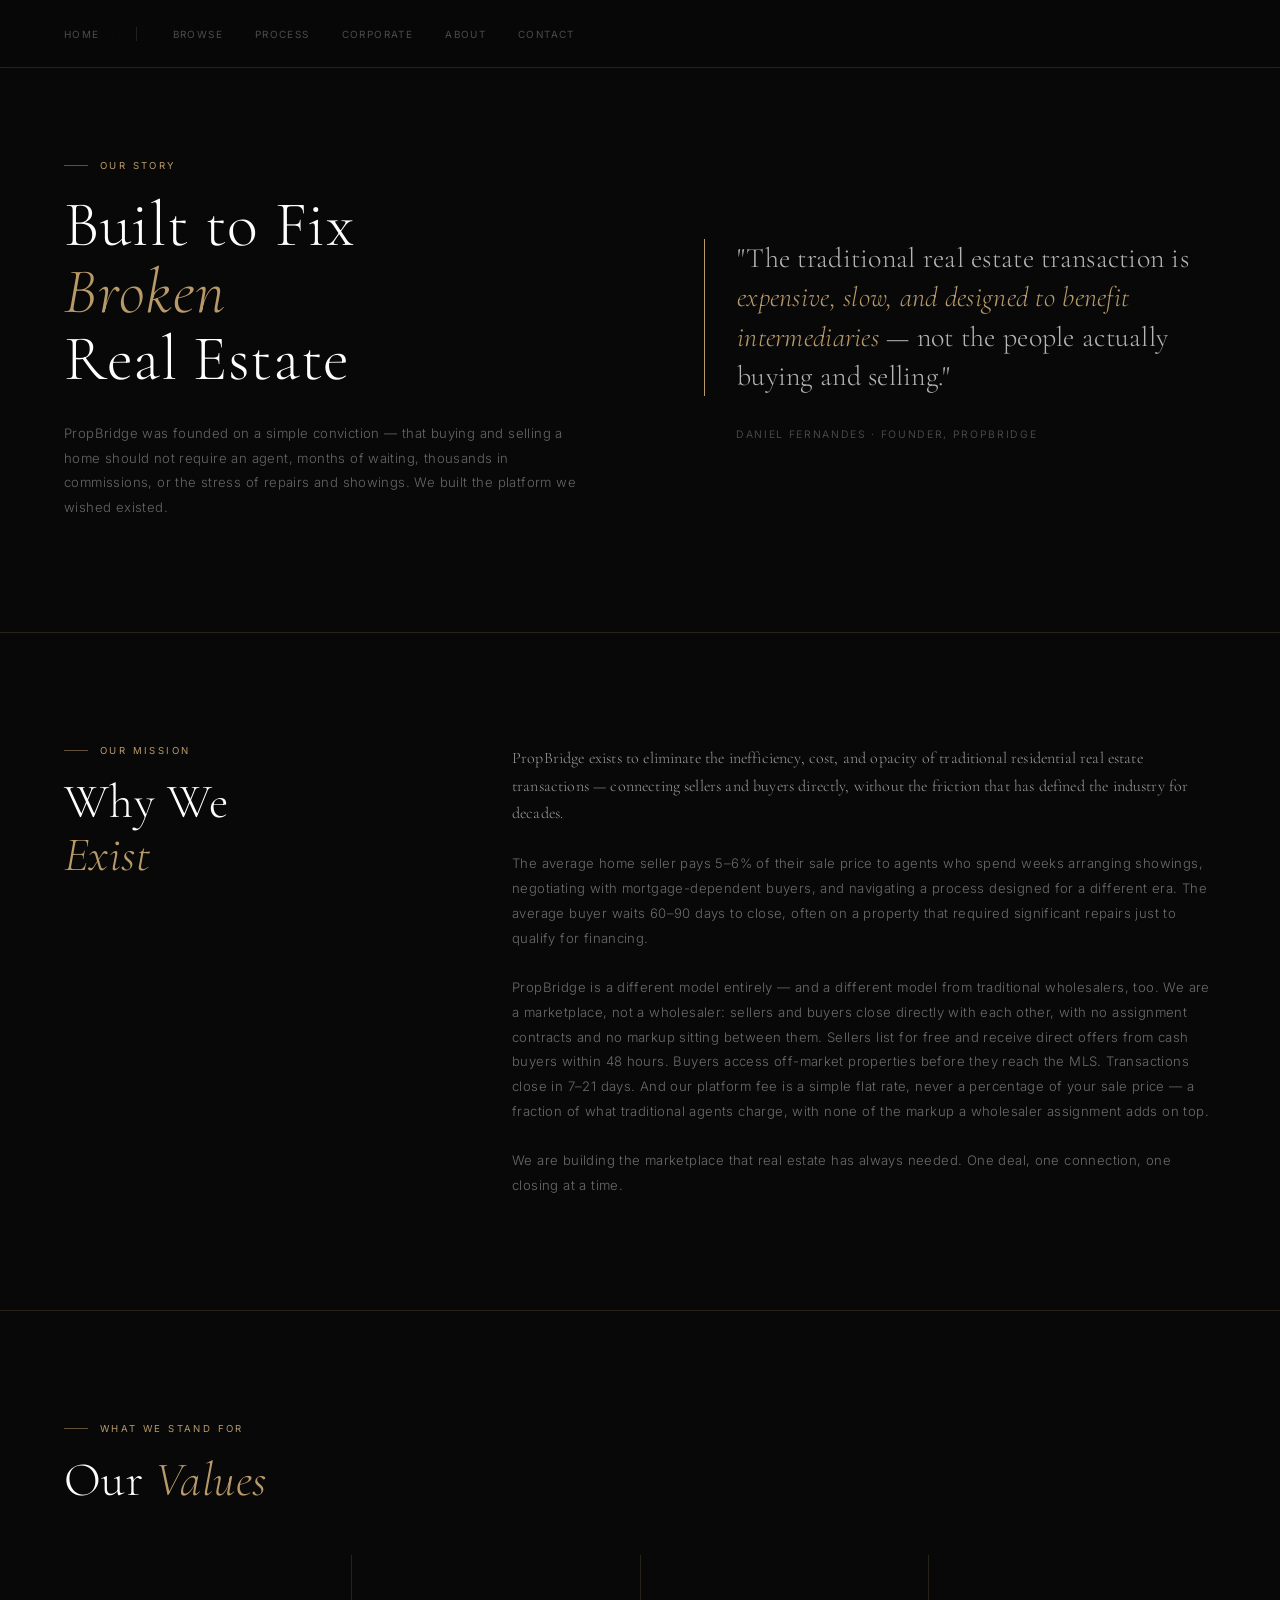
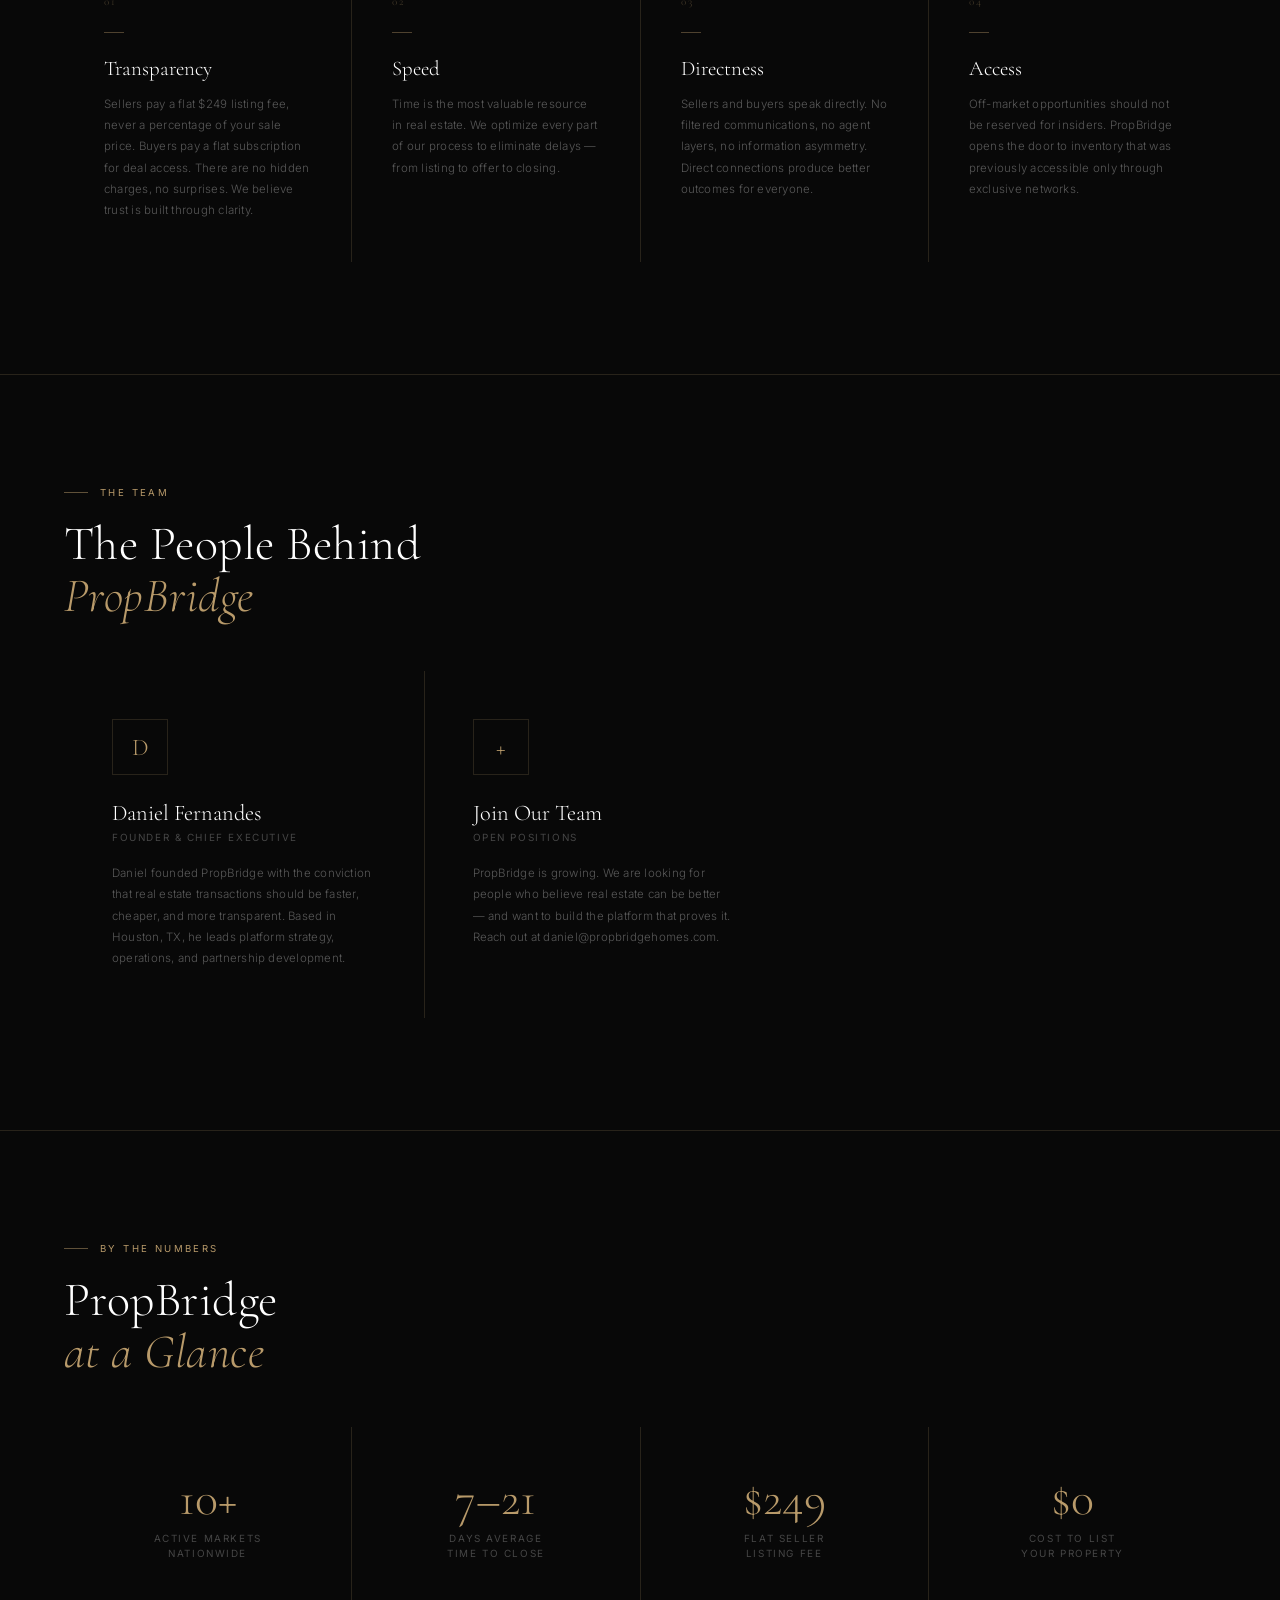
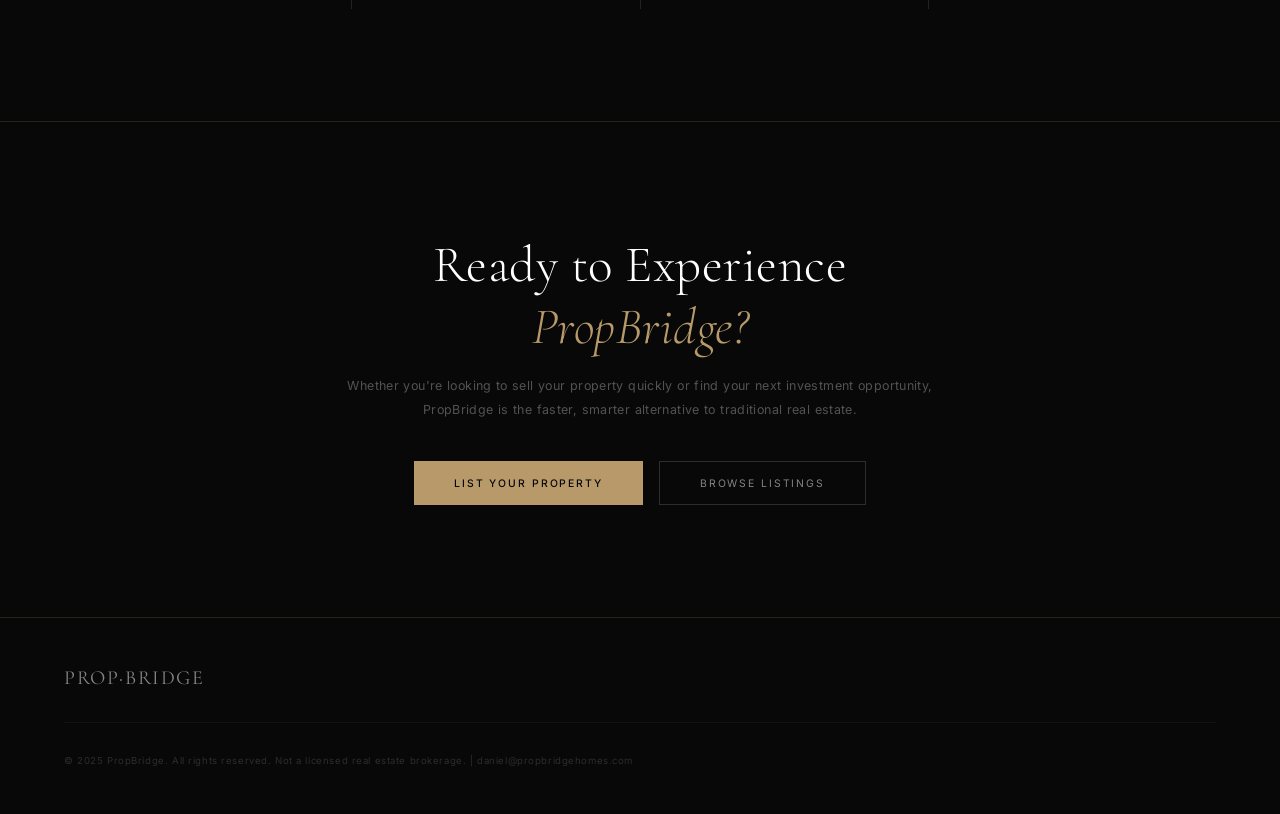
==== commit ef44c048: "Add files via upload" ====
--- a/about.html
+++ b/about.html
@@ -171,7 +171,7 @@
     <div class="mission-text">
       <p class="mission-p lead">PropBridge exists to eliminate the inefficiency, cost, and opacity of traditional residential real estate transactions — connecting sellers and buyers directly, without the friction that has defined the industry for decades.</p>
       <p class="mission-p">The average home seller pays 5–6% of their sale price to agents who spend weeks arranging showings, negotiating with mortgage-dependent buyers, and navigating a process designed for a different era. The average buyer waits 60–90 days to close, often on a property that required significant repairs just to qualify for financing.</p>
-      <p class="mission-p">PropBridge is a different model entirely — and a different model from traditional wholesalers, too. We are a marketplace, not a wholesaler: sellers and buyers close directly with each other, with no assignment contracts and no markup sitting between them. Sellers list for free and receive direct offers from cash buyers within 48 hours. Buyers access off-market properties before they reach the MLS. Transactions close in 7–21 days. And our platform fee — a flat 2.5%, paid only at closing — is a fraction of what traditional agents charge, with none of the markup a wholesaler assignment adds on top.</p>
+      <p class="mission-p">PropBridge is a different model entirely — and a different model from traditional wholesalers, too. We are a marketplace, not a wholesaler: sellers and buyers close directly with each other, with no assignment contracts and no markup sitting between them. Sellers list for free and receive direct offers from cash buyers within 48 hours. Buyers access off-market properties before they reach the MLS. Transactions close in 7–21 days. And our platform fee is a simple flat rate, never a percentage of your sale price — a fraction of what traditional agents charge, with none of the markup a wholesaler assignment adds on top.</p>
       <p class="mission-p">We are building the marketplace that real estate has always needed. One deal, one connection, one closing at a time.</p>
     </div>
   </div>
@@ -187,7 +187,7 @@
         <div class="value-num">01</div>
         <div class="value-line"></div>
         <h3>Transparency</h3>
-        <p>Our fee is 2.5%. It is collected at closing. There are no hidden charges, no subscription fees, no surprises. We believe trust is built through clarity.</p>
+        <p>Sellers pay a flat $249 listing fee, never a percentage of your sale price. Buyers pay a flat subscription for deal access. There are no hidden charges, no surprises. We believe trust is built through clarity.</p>
       </div>
       <div class="value-card">
         <div class="value-num">02</div>
@@ -248,8 +248,8 @@
         <div class="number-l">Days Average<br>Time to Close</div>
       </div>
       <div class="number-item">
-        <div class="number-n">2.5%</div>
-        <div class="number-l">Platform Fee —<br>At Closing Only</div>
+        <div class="number-n">$249</div>
+        <div class="number-l">Flat Seller<br>Listing Fee</div>
       </div>
       <div class="number-item">
         <div class="number-n">$0</div>
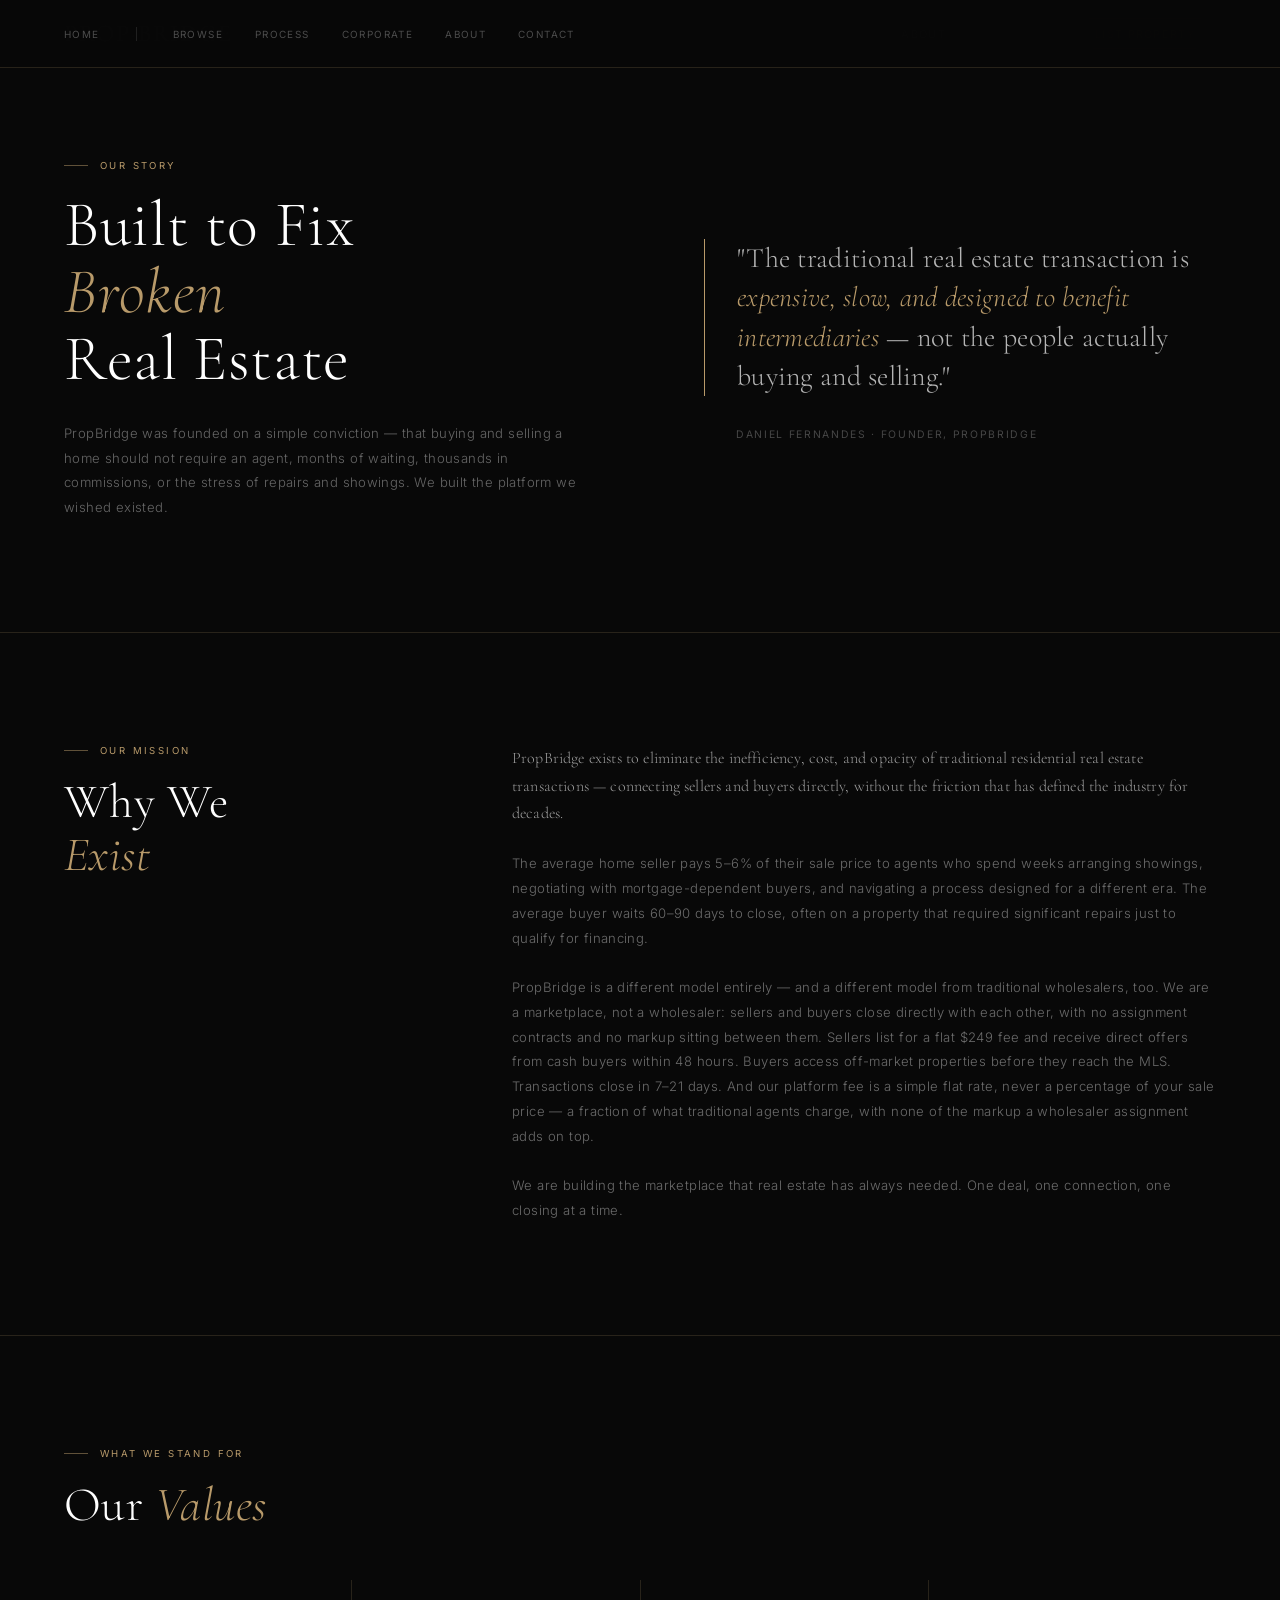
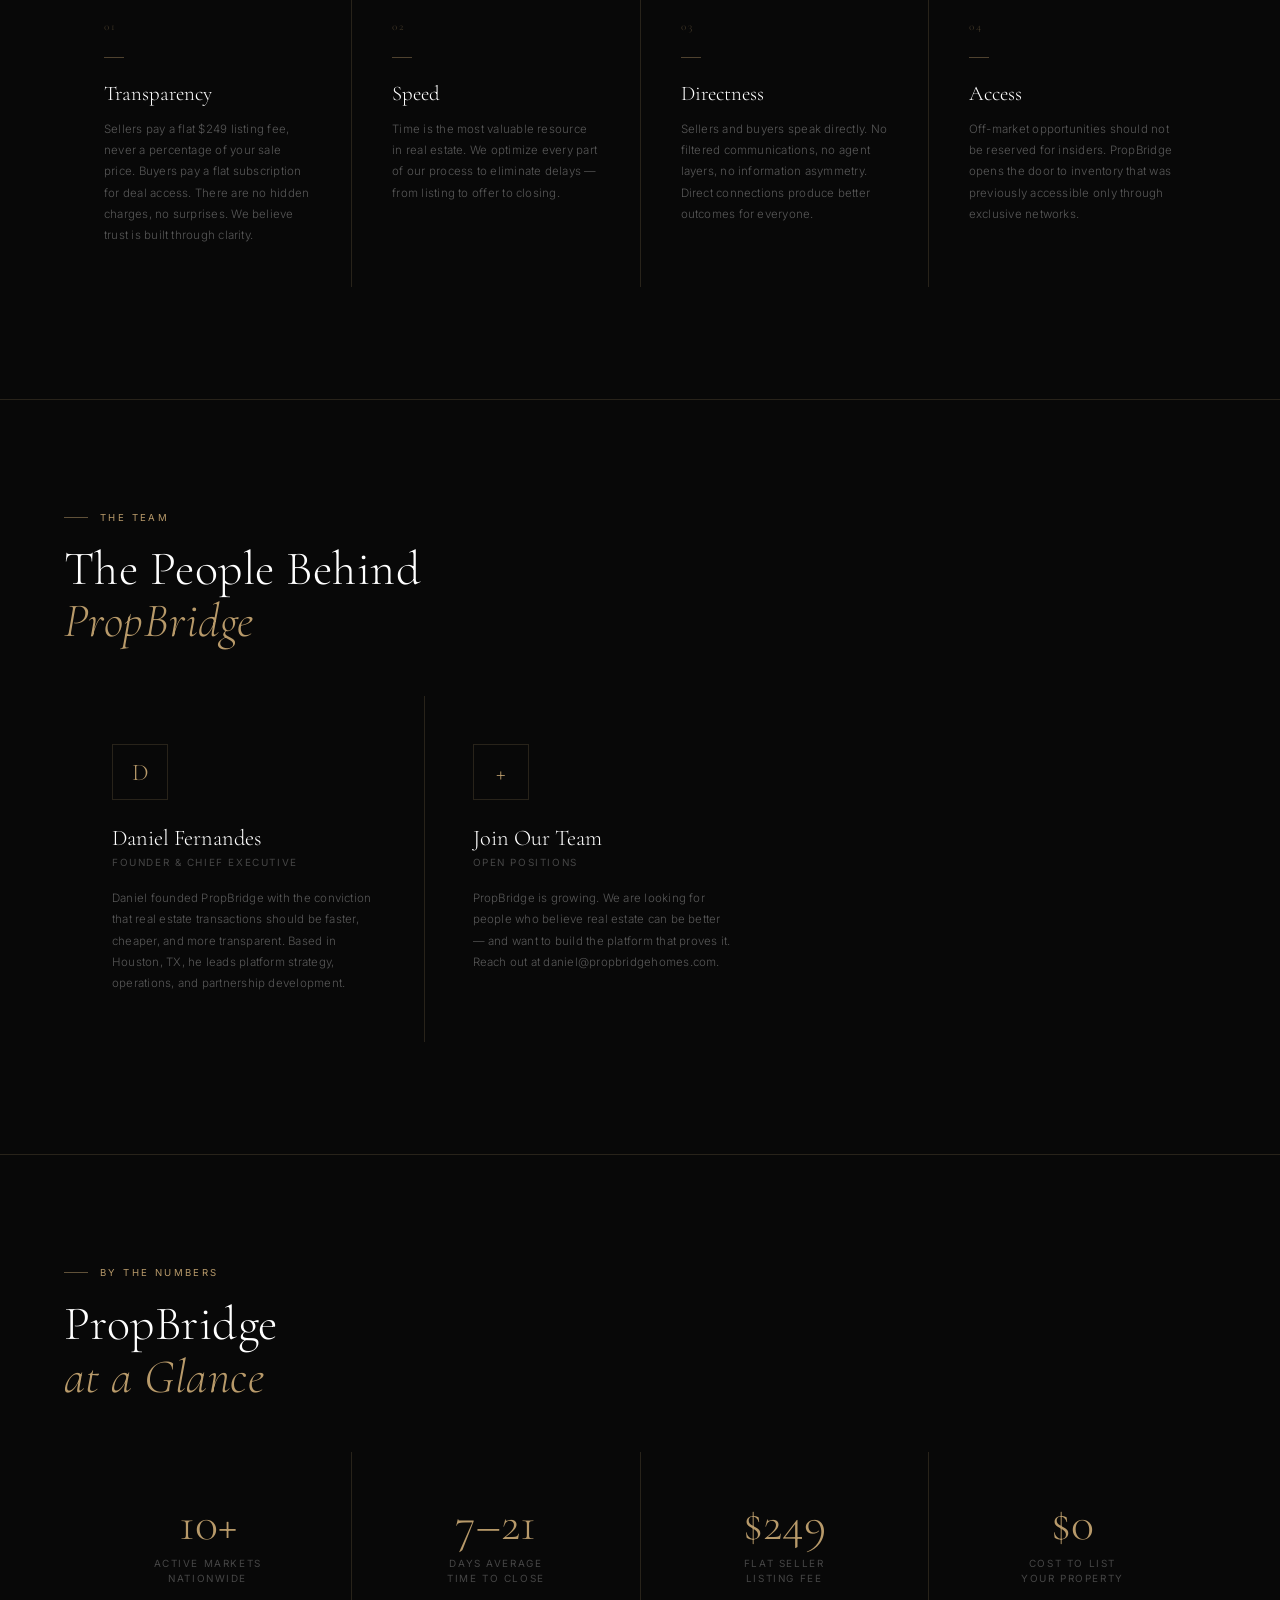
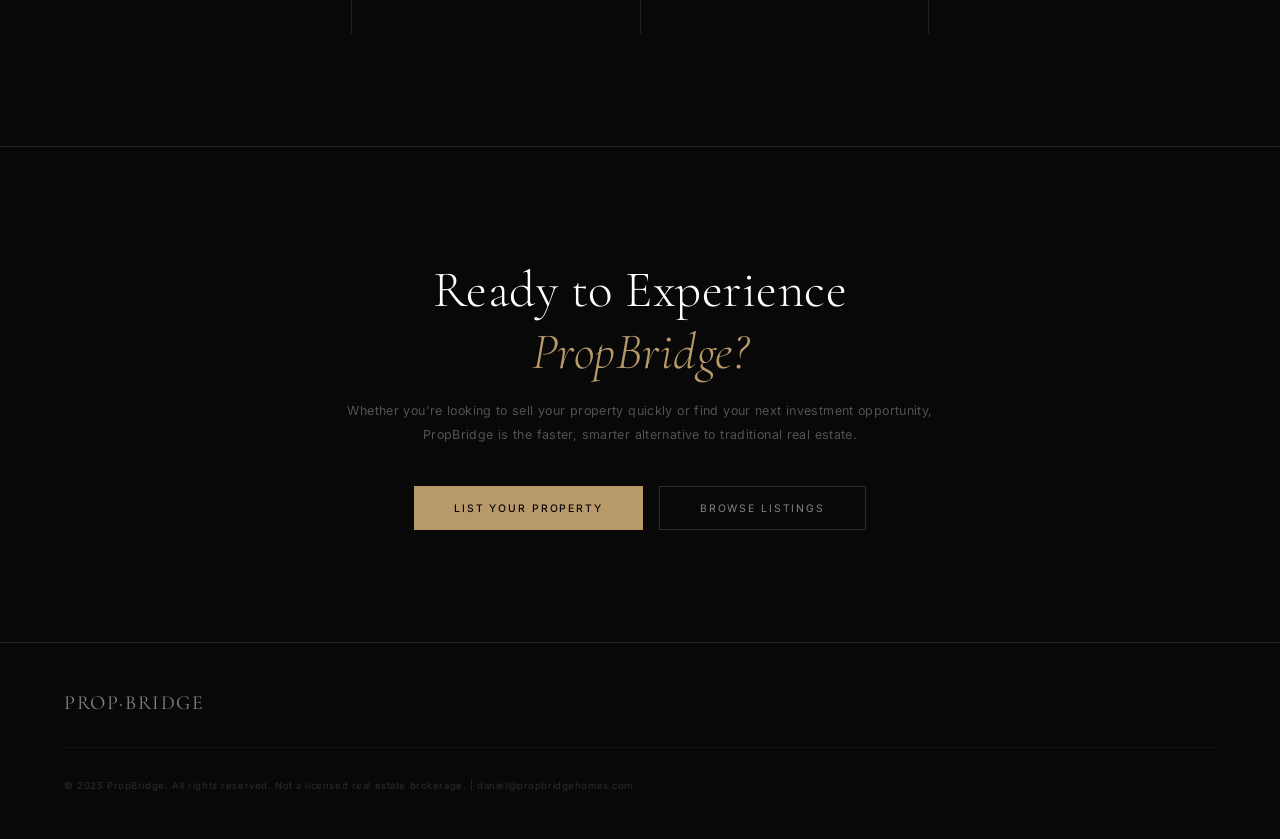
==== commit 52fbb9b6: "Add files via upload" ====
--- a/about.html
+++ b/about.html
@@ -171,7 +171,7 @@
     <div class="mission-text">
       <p class="mission-p lead">PropBridge exists to eliminate the inefficiency, cost, and opacity of traditional residential real estate transactions — connecting sellers and buyers directly, without the friction that has defined the industry for decades.</p>
       <p class="mission-p">The average home seller pays 5–6% of their sale price to agents who spend weeks arranging showings, negotiating with mortgage-dependent buyers, and navigating a process designed for a different era. The average buyer waits 60–90 days to close, often on a property that required significant repairs just to qualify for financing.</p>
-      <p class="mission-p">PropBridge is a different model entirely — and a different model from traditional wholesalers, too. We are a marketplace, not a wholesaler: sellers and buyers close directly with each other, with no assignment contracts and no markup sitting between them. Sellers list for free and receive direct offers from cash buyers within 48 hours. Buyers access off-market properties before they reach the MLS. Transactions close in 7–21 days. And our platform fee is a simple flat rate, never a percentage of your sale price — a fraction of what traditional agents charge, with none of the markup a wholesaler assignment adds on top.</p>
+      <p class="mission-p">PropBridge is a different model entirely — and a different model from traditional wholesalers, too. We are a marketplace, not a wholesaler: sellers and buyers close directly with each other, with no assignment contracts and no markup sitting between them. Sellers list for a flat $249 fee and receive direct offers from cash buyers within 48 hours. Buyers access off-market properties before they reach the MLS. Transactions close in 7–21 days. And our platform fee is a simple flat rate, never a percentage of your sale price — a fraction of what traditional agents charge, with none of the markup a wholesaler assignment adds on top.</p>
       <p class="mission-p">We are building the marketplace that real estate has always needed. One deal, one connection, one closing at a time.</p>
     </div>
   </div>
--- a/modal.css
+++ b/modal.css
@@ -22,3 +22,5 @@
 .modal-success-line{width:40px;height:1px;background:var(--gold);margin:0 auto 2rem}
 .modal-success h3{font-family:var(--ff-h);font-size:1.75rem;font-weight:300;margin-bottom:0.75rem;color:var(--white)}
 .modal-success p{font-size:0.78rem;color:rgba(255,255,255,0.35);line-height:1.8;letter-spacing:0.03em}
+
+.pay-note{font-size:0.65rem!important;margin-top:1rem;color:rgba(255,255,255,0.25)!important}
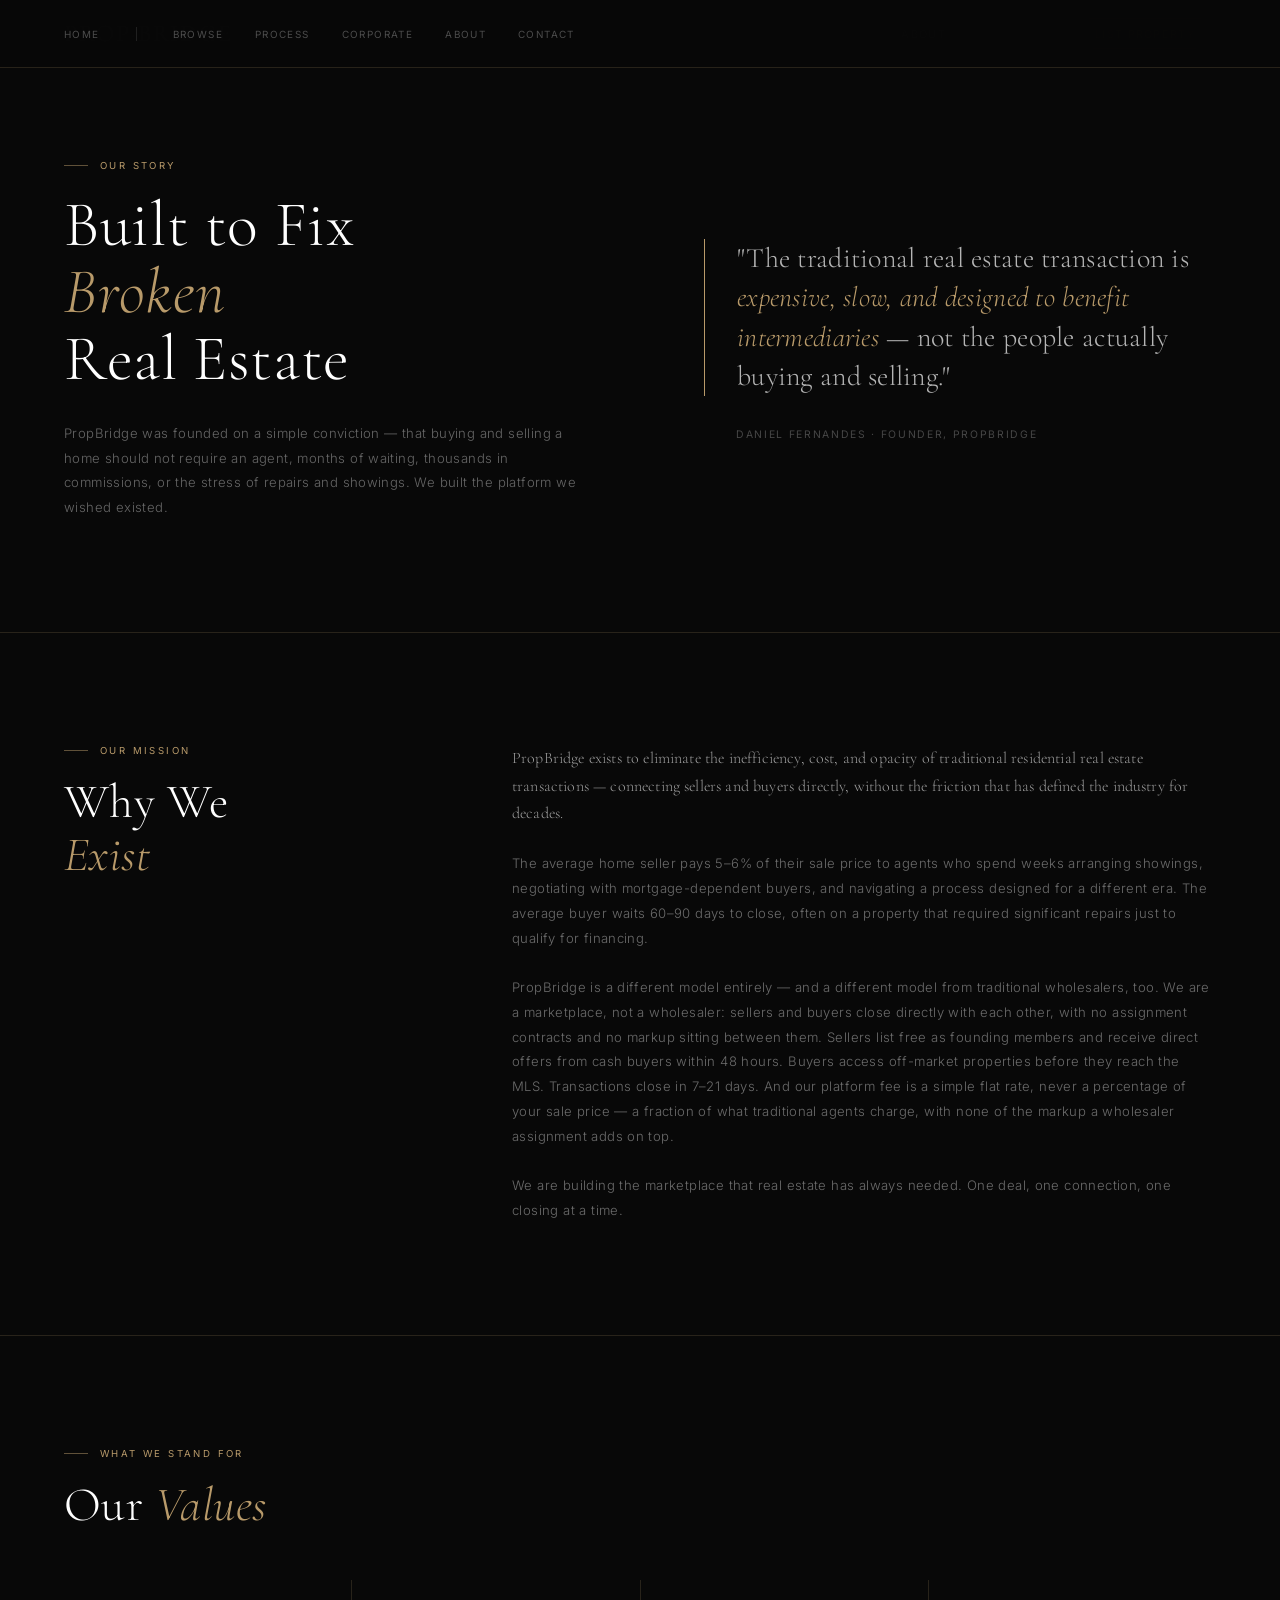
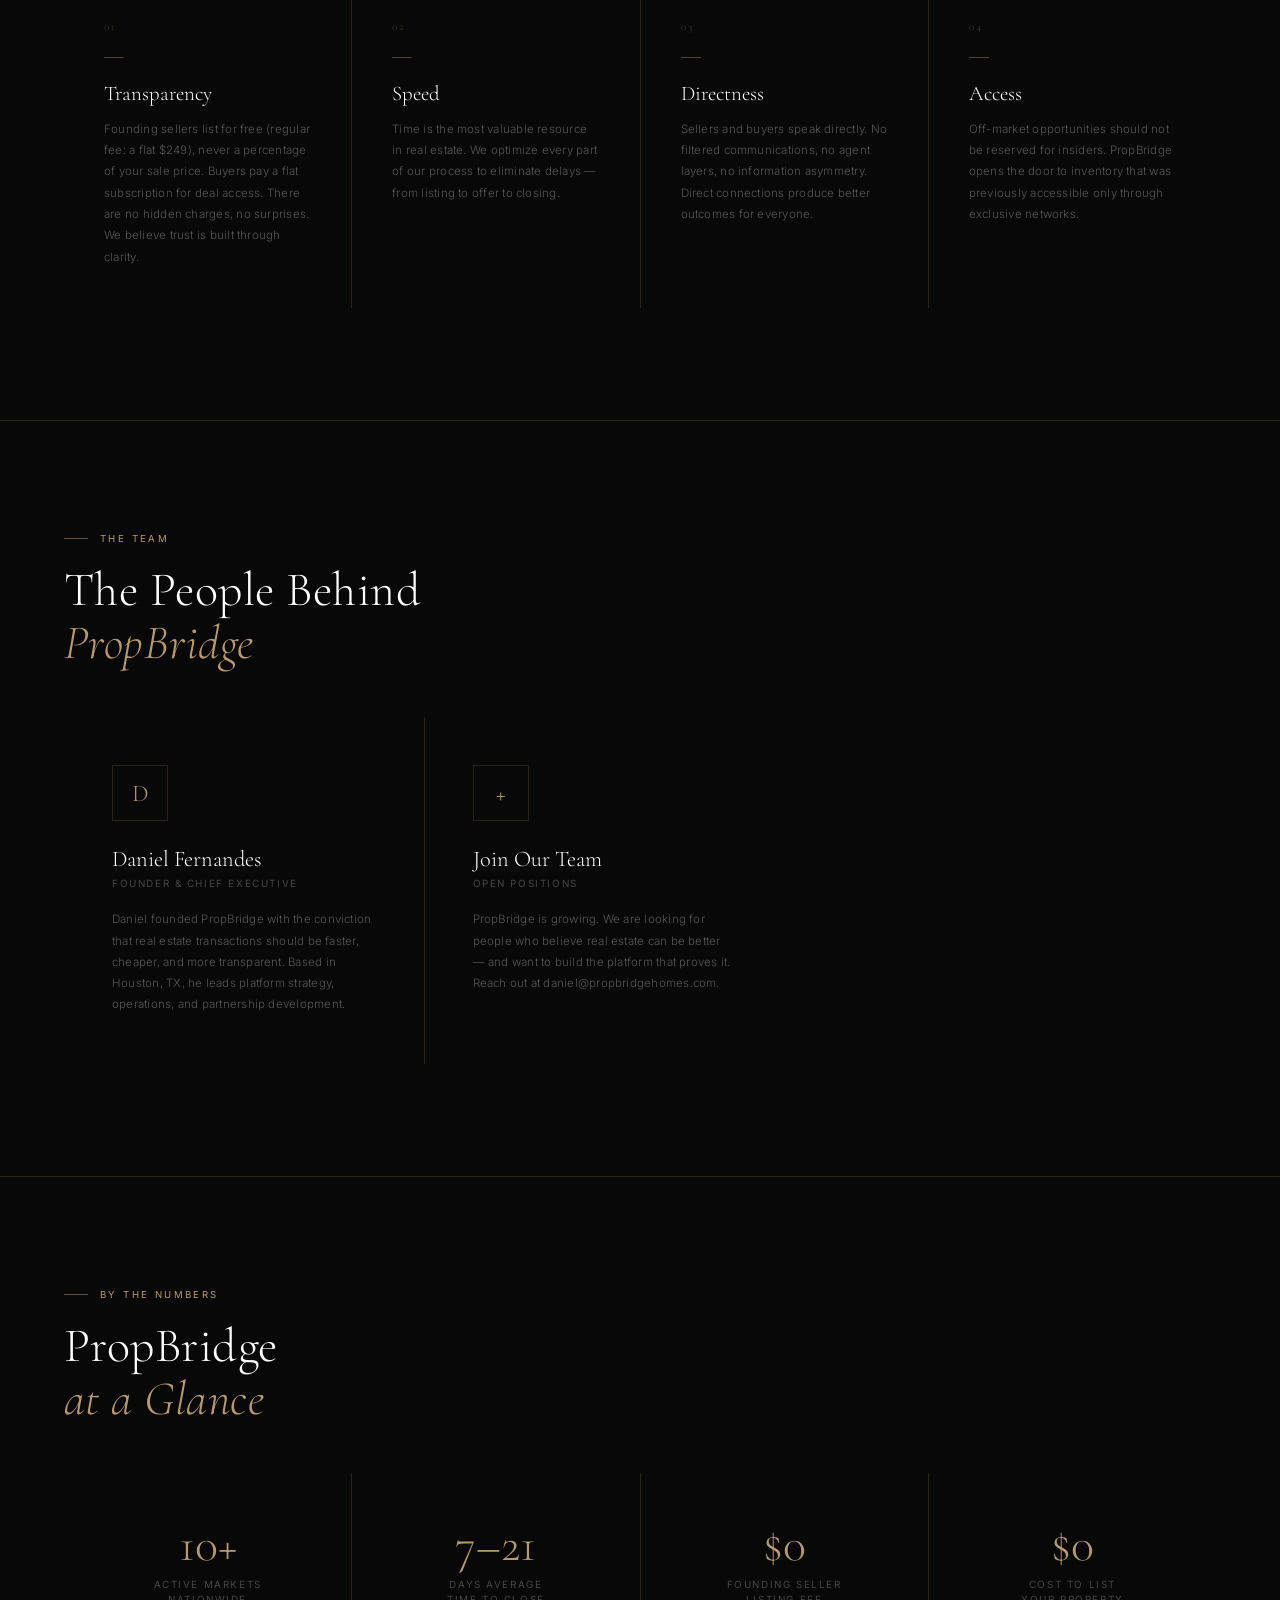
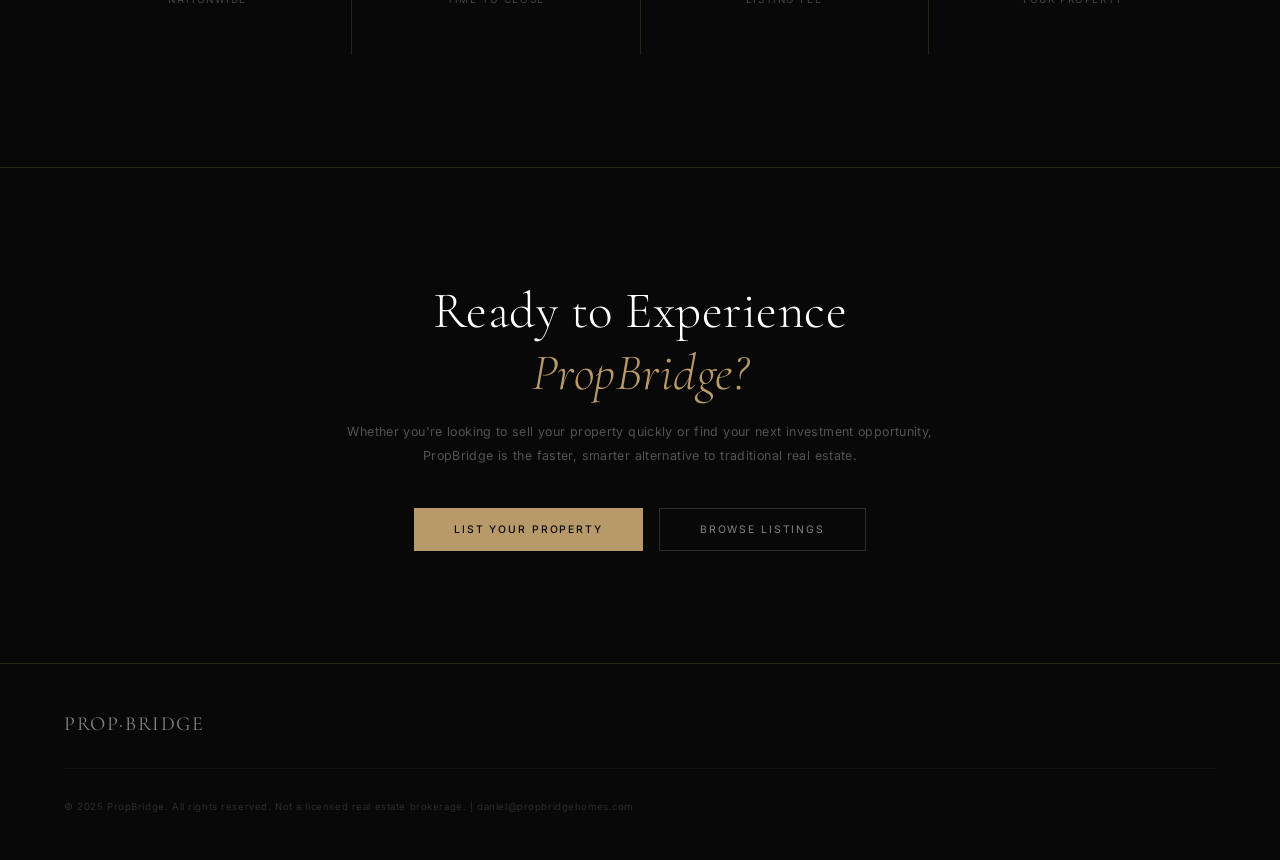
==== commit 74657f4c: "Add files via upload" ====
--- a/about.html
+++ b/about.html
@@ -171,7 +171,7 @@
     <div class="mission-text">
       <p class="mission-p lead">PropBridge exists to eliminate the inefficiency, cost, and opacity of traditional residential real estate transactions — connecting sellers and buyers directly, without the friction that has defined the industry for decades.</p>
       <p class="mission-p">The average home seller pays 5–6% of their sale price to agents who spend weeks arranging showings, negotiating with mortgage-dependent buyers, and navigating a process designed for a different era. The average buyer waits 60–90 days to close, often on a property that required significant repairs just to qualify for financing.</p>
-      <p class="mission-p">PropBridge is a different model entirely — and a different model from traditional wholesalers, too. We are a marketplace, not a wholesaler: sellers and buyers close directly with each other, with no assignment contracts and no markup sitting between them. Sellers list for a flat $249 fee and receive direct offers from cash buyers within 48 hours. Buyers access off-market properties before they reach the MLS. Transactions close in 7–21 days. And our platform fee is a simple flat rate, never a percentage of your sale price — a fraction of what traditional agents charge, with none of the markup a wholesaler assignment adds on top.</p>
+      <p class="mission-p">PropBridge is a different model entirely — and a different model from traditional wholesalers, too. We are a marketplace, not a wholesaler: sellers and buyers close directly with each other, with no assignment contracts and no markup sitting between them. Sellers list free as founding members and receive direct offers from cash buyers within 48 hours. Buyers access off-market properties before they reach the MLS. Transactions close in 7–21 days. And our platform fee is a simple flat rate, never a percentage of your sale price — a fraction of what traditional agents charge, with none of the markup a wholesaler assignment adds on top.</p>
       <p class="mission-p">We are building the marketplace that real estate has always needed. One deal, one connection, one closing at a time.</p>
     </div>
   </div>
@@ -187,7 +187,7 @@
         <div class="value-num">01</div>
         <div class="value-line"></div>
         <h3>Transparency</h3>
-        <p>Sellers pay a flat $249 listing fee, never a percentage of your sale price. Buyers pay a flat subscription for deal access. There are no hidden charges, no surprises. We believe trust is built through clarity.</p>
+        <p>Founding sellers list for free (regular fee: a flat $249), never a percentage of your sale price. Buyers pay a flat subscription for deal access. There are no hidden charges, no surprises. We believe trust is built through clarity.</p>
       </div>
       <div class="value-card">
         <div class="value-num">02</div>
@@ -248,8 +248,8 @@
         <div class="number-l">Days Average<br>Time to Close</div>
       </div>
       <div class="number-item">
-        <div class="number-n">$249</div>
-        <div class="number-l">Flat Seller<br>Listing Fee</div>
+        <div class="number-n">$0</div>
+        <div class="number-l">Founding Seller<br>Listing Fee</div>
       </div>
       <div class="number-item">
         <div class="number-n">$0</div>
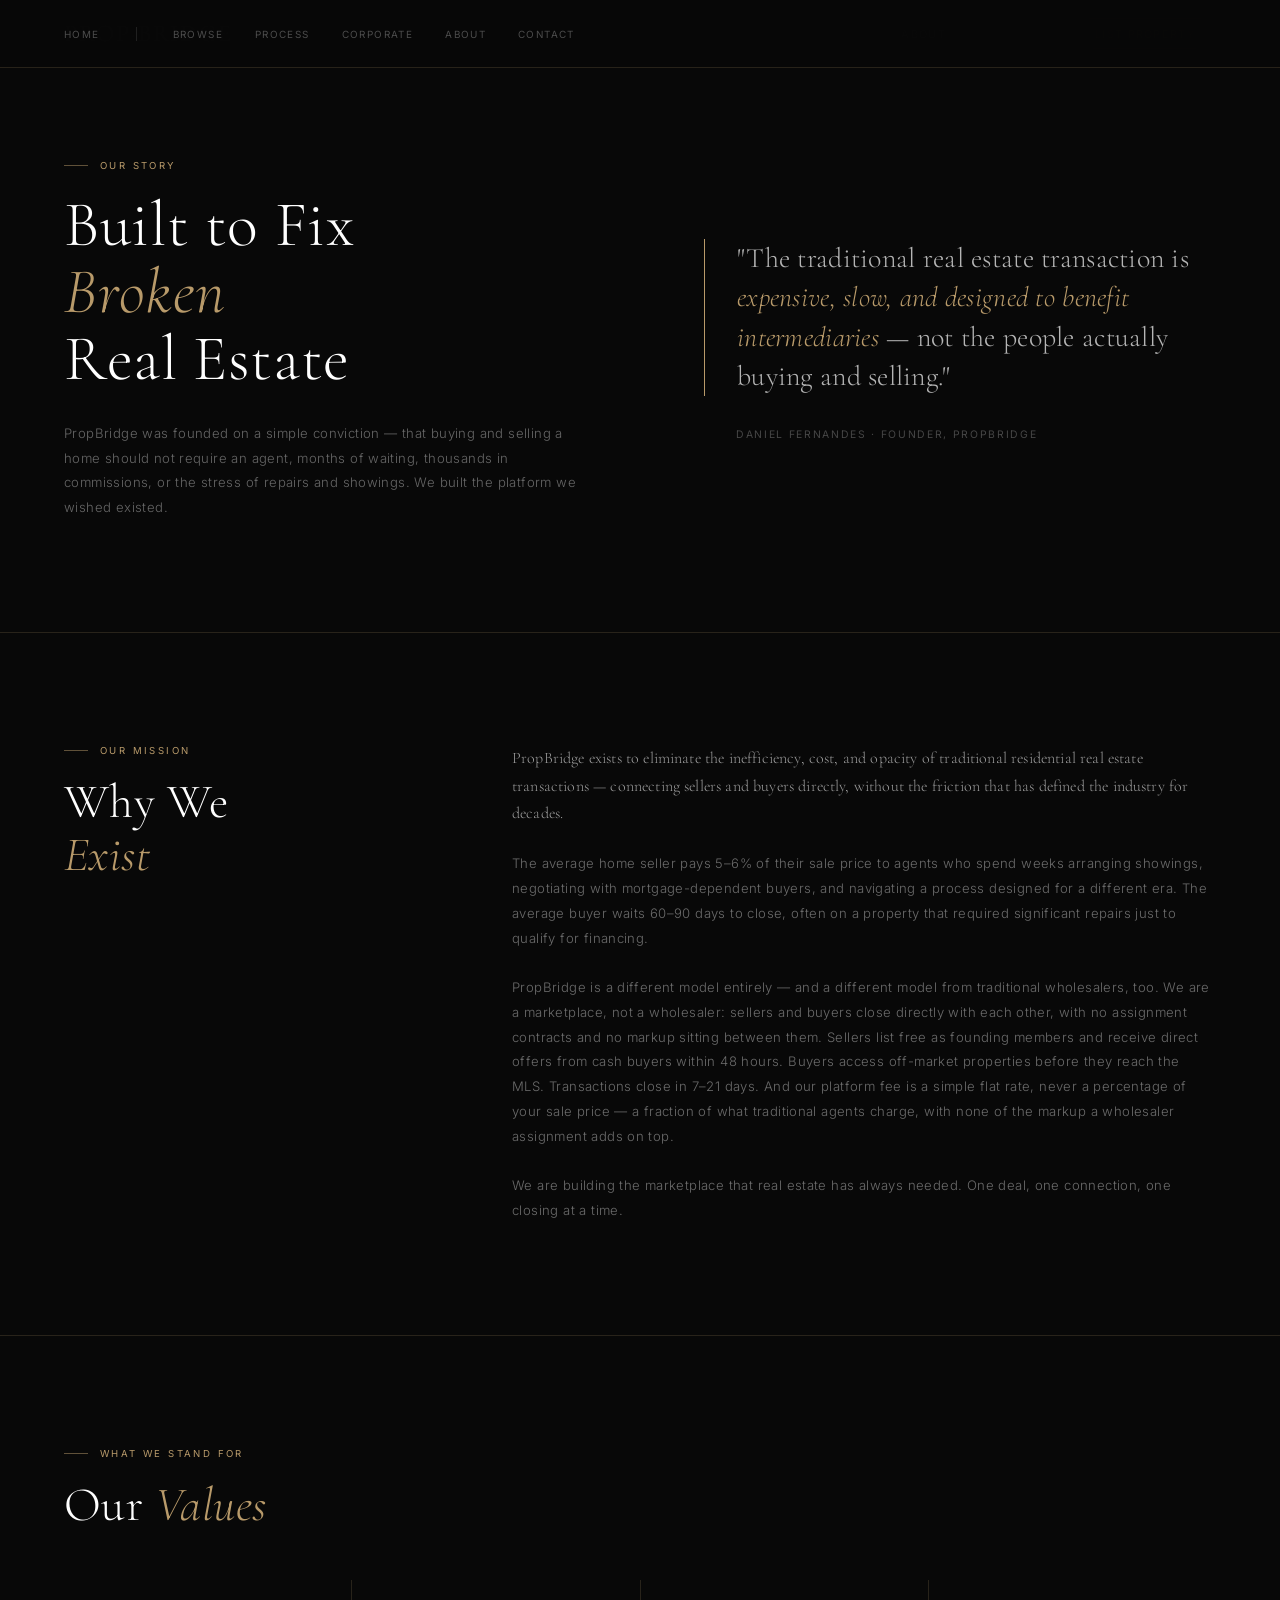
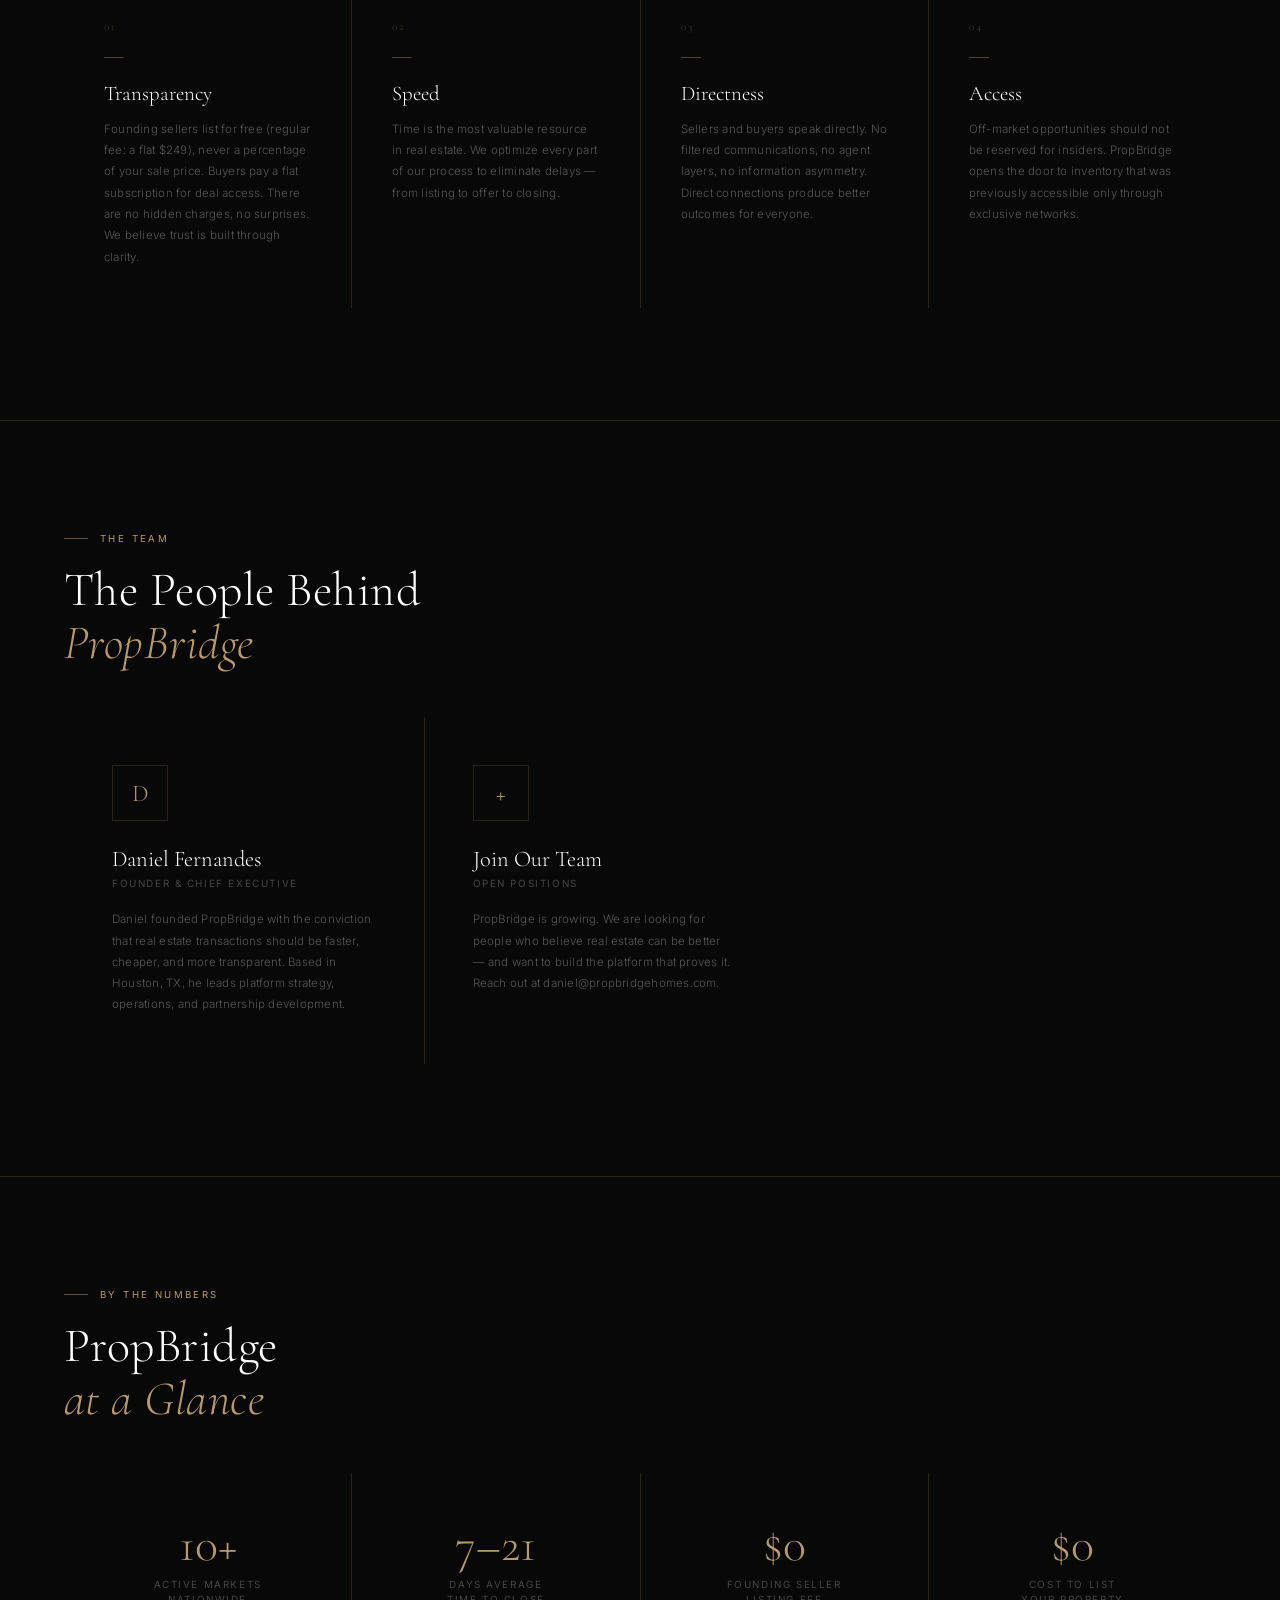
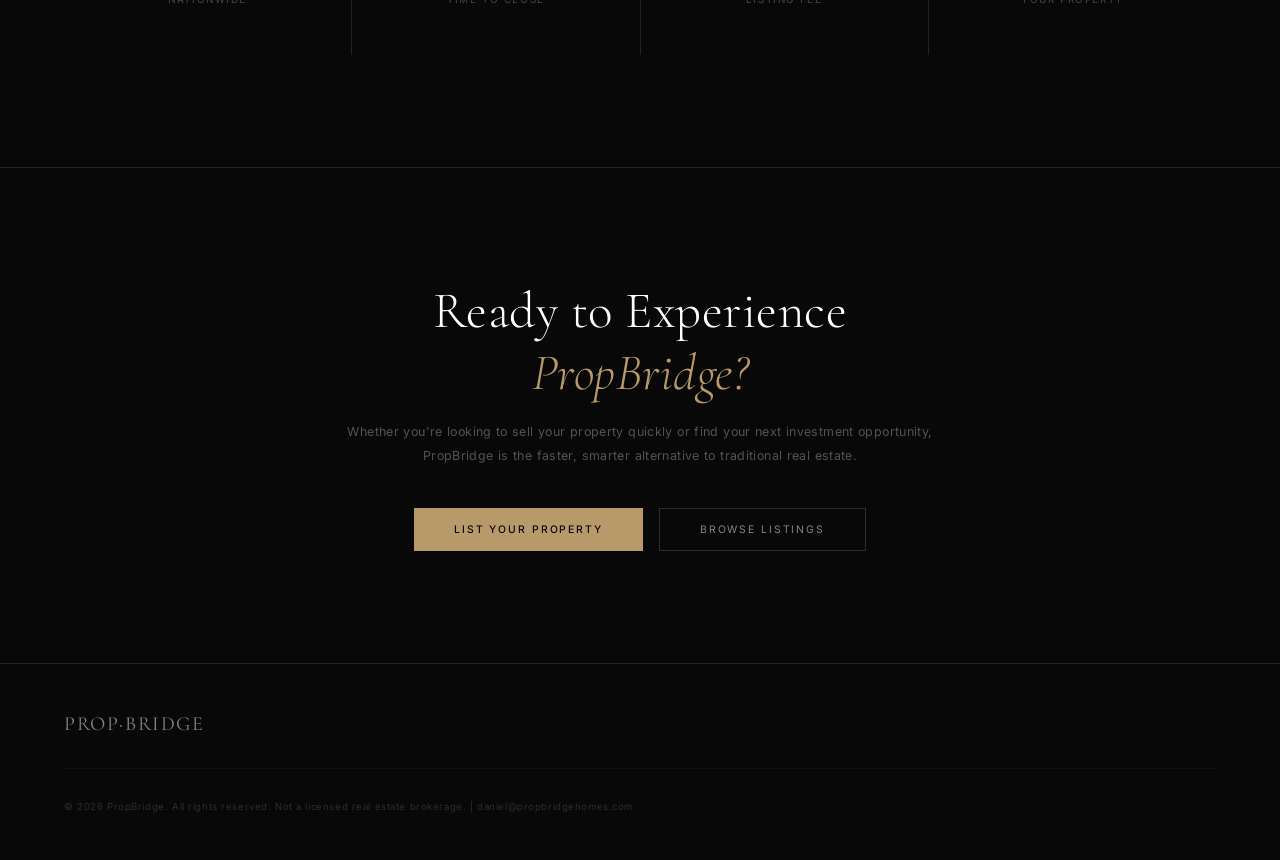
==== commit 4f279de3: "Add files via upload" ====
--- a/about.html
+++ b/about.html
@@ -283,7 +283,7 @@
       <a href="/about.html">About</a>
       <a href="/contact.html">Contact</a>
     </nav>
-    <p class="footer-legal">© 2025 PropBridge. All rights reserved. Not a licensed real estate brokerage. | daniel@propbridgehomes.com</p>
+    <p class="footer-legal">© 2026 PropBridge. All rights reserved. Not a licensed real estate brokerage. | daniel@propbridgehomes.com</p>
   </div>
 </footer>
 
